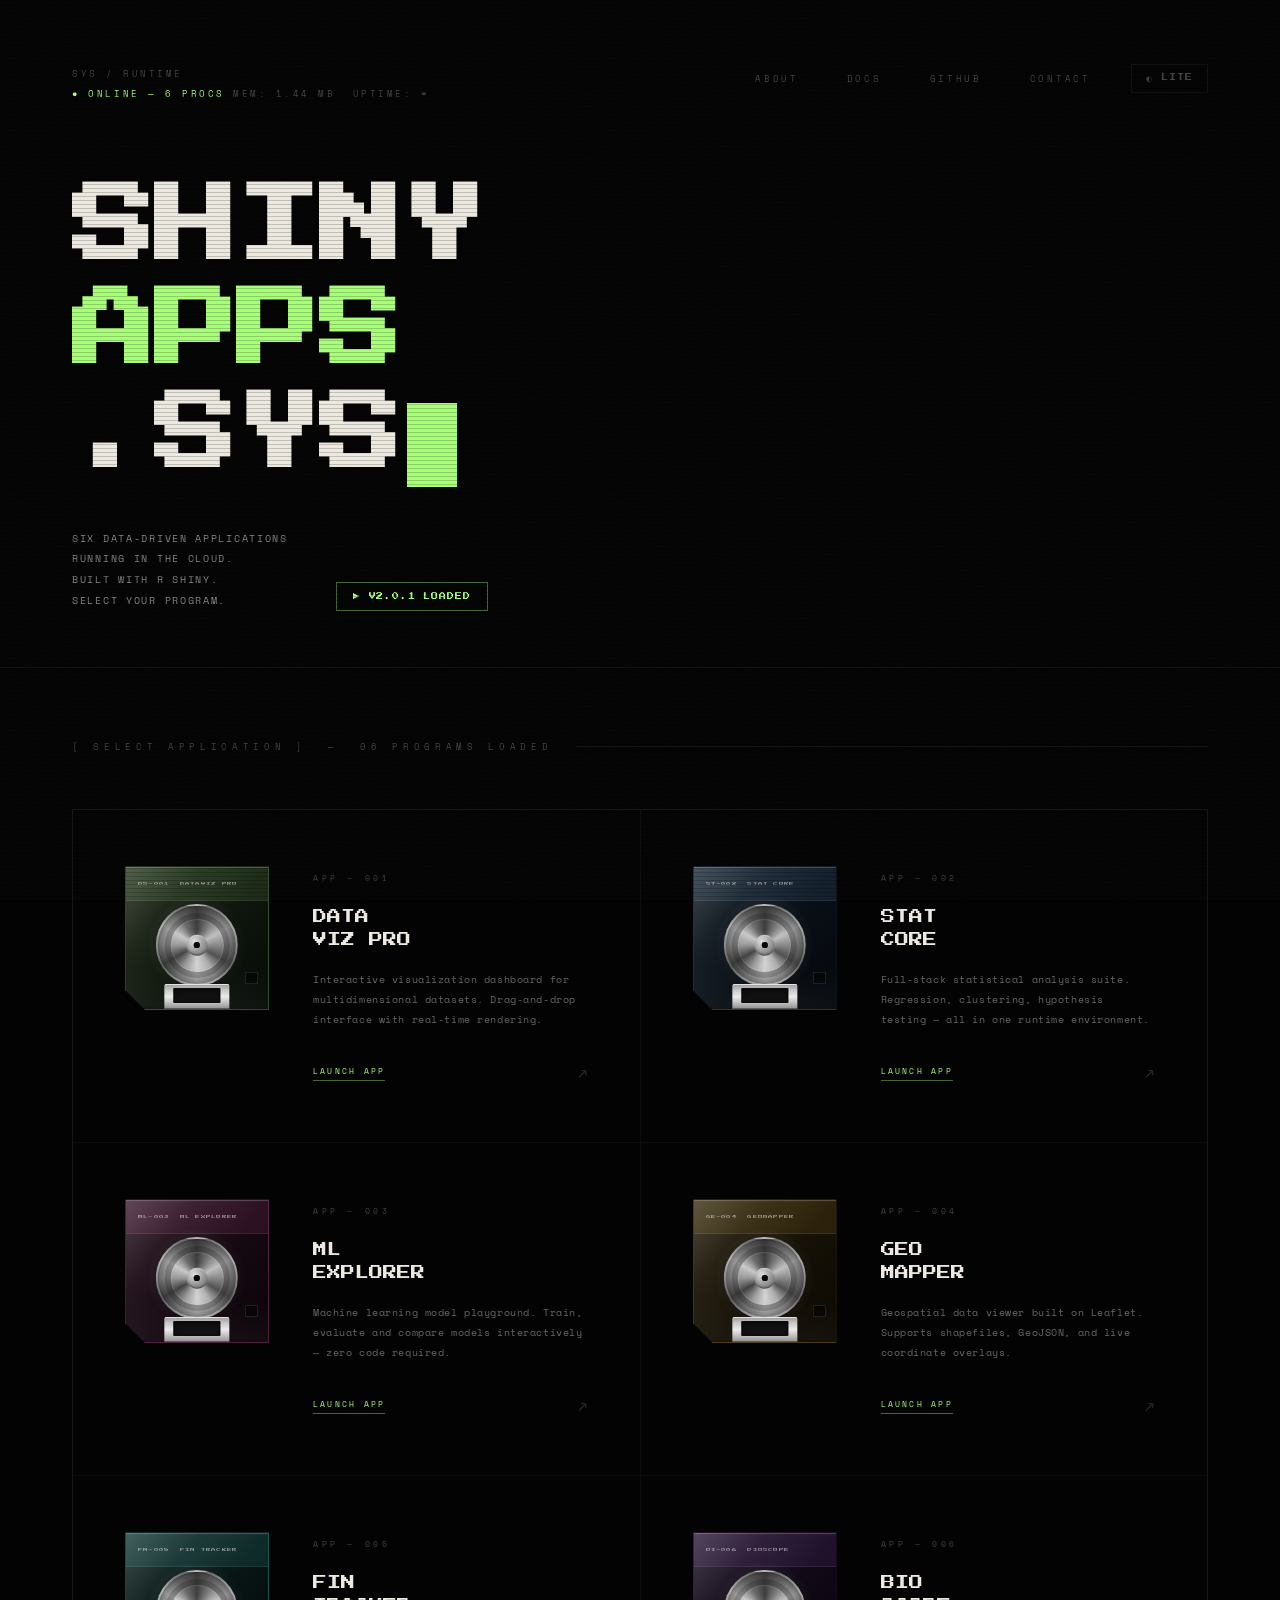
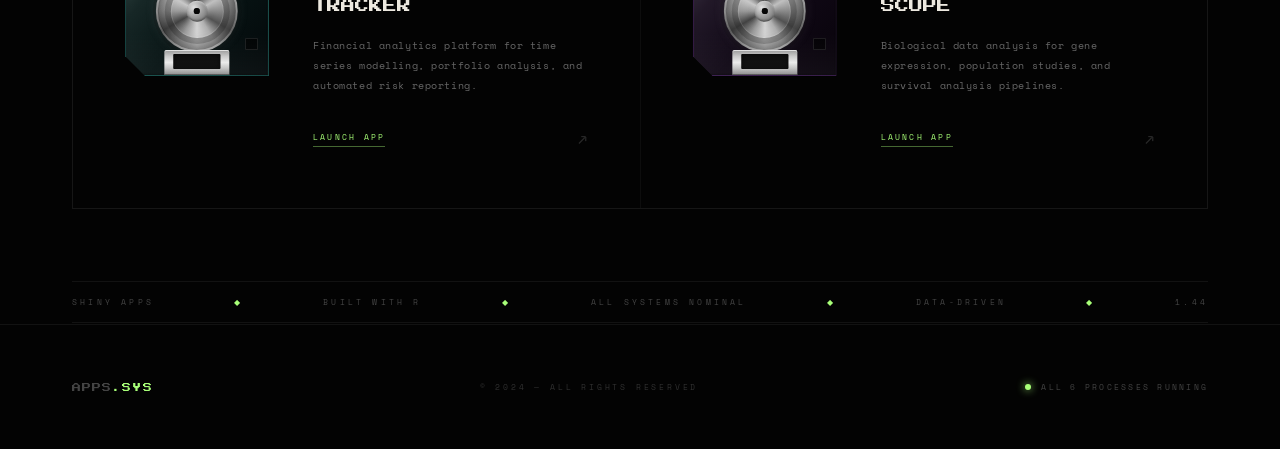
==== index.html @ 61c8c8f8 "Add retro glass floppy disk Shiny apps landing page - 2x3 grid with 6 animated 3D glass floppy disk " ====
<!DOCTYPE html>
<html lang="en" data-theme="dark">
<head>
  <meta charset="UTF-8">
  <meta name="viewport" content="width=device-width, initial-scale=1.0">
  <title>APPS.SYS — SHINY APPLICATIONS</title>
  <link rel="preconnect" href="https://fonts.googleapis.com">
  <link rel="preconnect" href="https://fonts.gstatic.com" crossorigin>
  <link href="https://fonts.googleapis.com/css2?family=Press+Start+2P&family=Space+Mono:ital,wght@0,400;0,700;1,400&display=swap" rel="stylesheet">

  <style>
    /* ─── RESET ─── */
    *, *::before, *::after { box-sizing: border-box; margin: 0; padding: 0; }

    /* ─── TOKENS ─── */
    :root {
      --bg:          #030303;
      --surface:     #060606;
      --white:       #ede9e0;
      --dim:         #444;
      --mid:         #888;
      --green:       #a8ff78;
      --green-glow:  rgba(168, 255, 120, 0.12);
      --border:      rgba(255,255,255,0.06);
      --px: 'Press Start 2P', monospace;
      --mono: 'Space Mono', monospace;
    }

    /* ─── BASE ─── */
    html { scroll-behavior: smooth; }

    body {
      background: var(--bg);
      color: var(--white);
      font-family: var(--mono);
      min-height: 100vh;
      overflow-x: hidden;
    }

    /* ─── SCANLINES ─── */
    body::before {
      content: '';
      position: fixed; inset: 0;
      background: repeating-linear-gradient(
        0deg,
        transparent,
        transparent 3px,
        rgba(0,0,0,0.18) 3px,
        rgba(0,0,0,0.18) 4px
      );
      pointer-events: none;
      z-index: 9000;
    }

    /* ─── NOISE GRAIN ─── */
    body::after {
      content: '';
      position: fixed; inset: 0;
      background-image: url("data:image/svg+xml,%3Csvg xmlns='http://www.w3.org/2000/svg' width='300' height='300'%3E%3Cfilter id='n'%3E%3CfeTurbulence type='fractalNoise' baseFrequency='0.75' numOctaves='4' stitchTiles='stitch'/%3E%3C/filter%3E%3Crect width='300' height='300' filter='url(%23n)' opacity='0.08'/%3E%3C/svg%3E");
      opacity: 0.35;
      pointer-events: none;
      z-index: 8999;
    }

    /* ─── HEADER ─── */
    header {
      padding: 64px 72px 56px;
      border-bottom: 1px solid var(--border);
      position: relative;
    }

    .hdr-top {
      display: flex;
      justify-content: space-between;
      align-items: flex-start;
      margin-bottom: 72px;
    }

    .sys-badge {
      font-family: var(--mono);
      font-size: 9px;
      color: var(--dim);
      letter-spacing: 0.28em;
      text-transform: uppercase;
      line-height: 2.2;
    }
    .sys-badge .online { color: var(--green); }

    .hdr-nav {
      display: flex;
      gap: 48px;
      list-style: none;
      font-size: 9px;
      letter-spacing: 0.3em;
      text-transform: uppercase;
    }
    .hdr-nav a { color: var(--dim); text-decoration: none; transition: color 0.2s; }
    .hdr-nav a:hover { color: var(--white); }

    .hdr-title {
      font-family: var(--px);
      font-size: clamp(36px, 6.5vw, 88px);
      line-height: 1.25;
      letter-spacing: -0.01em;
    }
    .hdr-title .accent { color: var(--green); }

    .hdr-sub {
      margin-top: 40px;
      display: flex;
      align-items: flex-end;
      gap: 48px;
    }
    .hdr-desc {
      font-size: 9.5px;
      color: var(--mid);
      letter-spacing: 0.18em;
      line-height: 2.2;
      max-width: 420px;
      text-transform: uppercase;
    }

    .ver-tag {
      font-family: var(--px);
      font-size: 7px;
      color: var(--green);
      border: 1px solid rgba(168,255,120,0.4);
      padding: 10px 16px;
      letter-spacing: 0.12em;
      animation: blink 2.4s step-end infinite;
      white-space: nowrap;
    }

    /* blinking cursor block */
    .cursor-block {
      display: inline-block;
      width: 0.6em; height: 1em;
      background: var(--green);
      vertical-align: -0.12em;
      margin-left: 6px;
      animation: blink 1s step-end infinite;
    }

    @keyframes blink { 0%,100%{opacity:1} 50%{opacity:0} }

    /* ─── SECTION ─── */
    .apps-wrap { padding: 72px 72px 0; }

    .sec-label {
      font-size: 8.5px;
      color: var(--dim);
      letter-spacing: 0.55em;
      text-transform: uppercase;
      margin-bottom: 56px;
      display: flex;
      align-items: center;
      gap: 24px;
    }
    .sec-label::after {
      content: '';
      flex: 1;
      height: 1px;
      background: var(--border);
    }

    /* ─── GRID ─── */
    .apps-grid {
      display: grid;
      grid-template-columns: repeat(2, 1fr);
      gap: 1px;
      background: rgba(255,255,255,0.04);
      border: 1px solid rgba(255,255,255,0.04);
    }

    /* ─── CARD ─── */
    .card {
      background: var(--bg);
      padding: 56px 52px;
      display: flex;
      gap: 44px;
      align-items: flex-start;
      position: relative;
      overflow: hidden;
      cursor: pointer;
      transition: background 0.35s;
    }

    /* radial green hover glow */
    .card::after {
      content: '';
      position: absolute; inset: 0;
      background: radial-gradient(ellipse at 25% 40%, rgba(168,255,120,0.05) 0%, transparent 65%);
      opacity: 0;
      transition: opacity 0.4s;
      pointer-events: none;
    }
    .card:hover { background: #050505; }
    .card:hover::after { opacity: 1; }

    /* ─── DISK SCENE ─── */
    .disk-scene {
      perspective: 380px;
      flex-shrink: 0;
      width: 144px;
      height: 144px;
      display: flex;
      align-items: center;
      justify-content: center;
    }

    .disk {
      width: 144px;
      height: 144px;
      position: relative;
      animation: diskSpin var(--dur, 11s) linear infinite;
      /* chamfered bottom-left corner */
      clip-path: polygon(0 0, 100% 0, 100% 100%, 20px 100%, 0 calc(100% - 20px));
    }

    @keyframes diskSpin {
      from { transform: rotateY(0deg); }
      to   { transform: rotateY(360deg); }
    }

    /* Glass outer shell */
    .d-shell {
      position: absolute; inset: 0;
      background: var(--d-glass);
      border: 1px solid var(--d-border);
      box-shadow:
        inset 0 1px 1px rgba(255,255,255,0.22),
        inset 0 -1px 2px rgba(0,0,0,0.5),
        0 0 32px var(--d-glow),
        0 24px 48px rgba(0,0,0,0.7);
      overflow: hidden;
      /* mirror the clip so it looks contained */
      clip-path: inherit;
    }

    /* Top label strip */
    .d-label {
      position: absolute;
      top: 0; left: 0; right: 0;
      height: 24%;
      background: var(--d-label);
      border-bottom: 1px solid rgba(255,255,255,0.08);
      display: flex;
      align-items: center;
      padding: 0 12px;
    }
    .d-label-txt {
      font-family: var(--px);
      font-size: 4.5px;
      color: rgba(255,255,255,0.45);
      letter-spacing: 0.05em;
      white-space: nowrap;
    }

    /* Internal spinning magnetic disk – visible THROUGH glass */
    .d-inner {
      position: absolute;
      top: 26%;
      left: 50%;
      width: 58%;
      height: 58%;
      border-radius: 50%;
      background: conic-gradient(
        from 0deg,
        #3a3a3a, #7a7a7a, #c0c0c0, #8a8a8a,
        #525252, #b0b0b0, #d4d4d4, #9a9a9a,
        #404040, #989898, #c8c8c8, #6a6a6a,
        #3a3a3a
      );
      border: 2px solid rgba(220,220,220,0.25);
      box-shadow:
        inset 0 0 14px rgba(0,0,0,0.65),
        0 0 12px rgba(160,160,160,0.15);
      transform: translateX(-50%);
      animation: innerSpin var(--dur, 11s) linear infinite;
    }

    @keyframes innerSpin {
      from { transform: translateX(-50%) rotate(0deg); }
      to   { transform: translateX(-50%) rotate(360deg); }
    }

    /* Concentric track rings on internal disk */
    .d-inner::before {
      content: '';
      position: absolute; inset: 16%;
      border-radius: 50%;
      border: 1px solid rgba(255,255,255,0.12);
      box-shadow:
        0 0 0 6px rgba(0,0,0,0.2),
        0 0 0 12px rgba(255,255,255,0.06),
        0 0 0 18px rgba(0,0,0,0.15);
    }

    /* Center metal hub */
    .d-hub {
      position: absolute;
      top: 50%; left: 50%;
      transform: translate(-50%, -50%);
      width: 26%; height: 26%;
      border-radius: 50%;
      background: radial-gradient(circle at 35% 32%, #e0e0e0, #a0a0a0 45%, #606060);
      box-shadow:
        inset 0 1px 2px rgba(255,255,255,0.5),
        inset 0 -1px 2px rgba(0,0,0,0.5),
        0 0 6px rgba(200,200,200,0.25);
    }

    /* Center spindle hole */
    .d-hub::after {
      content: '';
      position: absolute;
      top: 50%; left: 50%;
      transform: translate(-50%, -50%);
      width: 28%; height: 28%;
      border-radius: 50%;
      background: #0a0a0a;
      box-shadow: inset 0 0 4px #000;
    }

    /* Metal shutter */
    .d-shutter {
      position: absolute;
      bottom: 0; left: 50%;
      transform: translateX(-50%);
      width: 46%; height: 18%;
      background: linear-gradient(
        180deg,
        #999 0%, #c8c8c8 25%, #eaeaea 50%, #bfbfbf 75%, #888 100%
      );
      border-radius: 2px 2px 0 0;
      box-shadow:
        inset 0 1px 0 rgba(255,255,255,0.7),
        inset 0 -1px 0 rgba(0,0,0,0.4);
    }

    /* Shutter read-window hole */
    .d-shutter::after {
      content: '';
      position: absolute;
      top: 18%; left: 14%;
      width: 72%; height: 56%;
      background: #0a0a0a;
      border-radius: 1px;
      box-shadow: inset 0 0 5px #000;
    }

    /* Write-protect notch */
    .d-notch {
      position: absolute;
      bottom: 18%; right: 7%;
      width: 9%; height: 8%;
      background: rgba(0,0,0,0.6);
      border: 1px solid rgba(255,255,255,0.1);
      border-radius: 1px;
    }

    /* Glass glare / highlight */
    .d-shine {
      position: absolute; inset: 0;
      background: linear-gradient(
        130deg,
        rgba(255,255,255,0.20) 0%,
        rgba(255,255,255,0.05) 28%,
        transparent 55%
      );
      pointer-events: none;
    }

    /* Second softer reflection at bottom */
    .d-shine::after {
      content: '';
      position: absolute;
      bottom: 0; left: 0; right: 0;
      height: 30%;
      background: linear-gradient(
        0deg,
        rgba(255,255,255,0.04) 0%,
        transparent 100%
      );
    }

    /* ─── DISK COLOR THEMES ─── */
    .dk-1 {
      --d-glass: linear-gradient(135deg, rgba(168,255,120,0.13) 0%, rgba(50,120,80,0.06) 100%);
      --d-border: rgba(168,255,120,0.22);
      --d-glow:   rgba(168,255,120,0.14);
      --d-label:  rgba(168,255,120,0.09);
      --dur: 13s;
    }
    .dk-2 {
      --d-glass: linear-gradient(135deg, rgba(100,180,255,0.13) 0%, rgba(20,60,140,0.06) 100%);
      --d-border: rgba(100,180,255,0.22);
      --d-glow:   rgba(100,180,255,0.14);
      --d-label:  rgba(100,180,255,0.09);
      --dur: 9s;
    }
    .dk-3 {
      --d-glass: linear-gradient(135deg, rgba(255,100,200,0.13) 0%, rgba(120,0,80,0.06) 100%);
      --d-border: rgba(255,100,200,0.22);
      --d-glow:   rgba(255,100,200,0.14);
      --d-label:  rgba(255,100,200,0.09);
      --dur: 15s;
    }
    .dk-4 {
      --d-glass: linear-gradient(135deg, rgba(255,200,60,0.13) 0%, rgba(140,80,0,0.06) 100%);
      --d-border: rgba(255,200,60,0.22);
      --d-glow:   rgba(255,200,60,0.14);
      --d-label:  rgba(255,200,60,0.09);
      --dur: 11s;
    }
    .dk-5 {
      --d-glass: linear-gradient(135deg, rgba(80,255,240,0.13) 0%, rgba(0,80,110,0.06) 100%);
      --d-border: rgba(80,255,240,0.22);
      --d-glow:   rgba(80,255,240,0.14);
      --d-label:  rgba(80,255,240,0.09);
      --dur: 8s;
    }
    .dk-6 {
      --d-glass: linear-gradient(135deg, rgba(190,100,255,0.13) 0%, rgba(80,0,130,0.06) 100%);
      --d-border: rgba(190,100,255,0.22);
      --d-glow:   rgba(190,100,255,0.14);
      --d-label:  rgba(190,100,255,0.09);
      --dur: 10s;
    }

    /* ─── CARD INFO ─── */
    .card-info { flex: 1; padding-top: 6px; }

    .card-num {
      font-size: 8px;
      color: var(--dim);
      letter-spacing: 0.45em;
      text-transform: uppercase;
      margin-bottom: 22px;
    }

    .card-name {
      font-family: var(--px);
      font-size: 14px;
      line-height: 1.65;
      color: var(--white);
      margin-bottom: 18px;
    }

    .card-desc {
      font-size: 9.5px;
      color: rgba(255,255,255,0.4);
      line-height: 2.1;
      letter-spacing: 0.06em;
      margin-bottom: 30px;
    }

    .card-footer {
      display: flex;
      align-items: center;
      justify-content: space-between;
    }

    .card-launch {
      font-size: 8px;
      color: var(--green);
      letter-spacing: 0.28em;
      text-transform: uppercase;
      border-bottom: 1px solid rgba(168,255,120,0.4);
      padding-bottom: 3px;
      text-decoration: none;
      transition: opacity 0.2s;
    }
    .card-launch:hover { opacity: 0.6; }

    .card-arrow {
      font-size: 18px;
      color: rgba(255,255,255,0.15);
      transition: color 0.25s, transform 0.3s;
      display: block;
    }
    .card:hover .card-arrow {
      color: var(--green);
      transform: translate(4px, -4px);
    }

    /* ─── TICKER BAR ─── */
    .ticker {
      border-top: 1px solid var(--border);
      border-bottom: 1px solid var(--border);
      overflow: hidden;
      margin-top: 72px;
      padding: 14px 0;
      position: relative;
    }
    .ticker-track {
      display: flex;
      gap: 80px;
      animation: tickerMove 22s linear infinite;
      white-space: nowrap;
    }
    .ticker-track span {
      font-size: 8px;
      color: var(--dim);
      letter-spacing: 0.4em;
      text-transform: uppercase;
      flex-shrink: 0;
    }
    .ticker-track .dot { color: var(--green); }

    @keyframes tickerMove {
      from { transform: translateX(0); }
      to   { transform: translateX(-50%); }
    }

    /* ─── FOOTER ─── */
    footer {
      padding: 56px 72px;
      border-top: 1px solid var(--border);
      display: flex;
      justify-content: space-between;
      align-items: center;
      margin-top: 1px;
    }

    .footer-logo {
      font-family: var(--px);
      font-size: 9px;
      color: var(--dim);
      letter-spacing: 0.12em;
    }
    .footer-logo .g { color: var(--green); }

    .footer-copy {
      font-size: 8px;
      color: rgba(255,255,255,0.18);
      letter-spacing: 0.35em;
      text-transform: uppercase;
    }

    .footer-status {
      font-size: 8px;
      color: var(--dim);
      letter-spacing: 0.28em;
      display: flex;
      align-items: center;
      gap: 10px;
    }
    .status-dot {
      width: 6px; height: 6px;
      border-radius: 50%;
      background: var(--green);
      box-shadow: 0 0 8px var(--green);
      animation: pulse 2s ease-in-out infinite;
    }
    @keyframes pulse {
      0%,100% { opacity: 1; box-shadow: 0 0 8px var(--green); }
      50%      { opacity: 0.5; box-shadow: 0 0 3px var(--green); }
    }

    /* ─── THEME TRANSITIONS ─── */
    body, header, footer, .card, .apps-wrap, .ticker,
    .hdr-nav a, .card-name, .card-num, .card-desc,
    .footer-logo, .footer-copy, .footer-status, .sec-label,
    .theme-toggle, .apps-grid {
      transition: background-color 0.35s ease, color 0.35s ease, border-color 0.35s ease;
    }

    /* ─── THEME TOGGLE BUTTON ─── */
    .hdr-right {
      display: flex;
      align-items: center;
      gap: 40px;
    }

    .theme-toggle {
      font-family: var(--px);
      font-size: 7px;
      color: var(--dim);
      background: none;
      border: 1px solid var(--border);
      padding: 9px 14px;
      letter-spacing: 0.15em;
      cursor: pointer;
      white-space: nowrap;
      transition: color 0.2s, border-color 0.2s, background 0.35s;
    }
    .theme-toggle:hover {
      color: var(--green);
      border-color: var(--green);
    }

    /* ─── LIGHT MODE ─── */
    [data-theme="light"] {
      --bg:         #f5f0e8;
      --surface:    #ede8df;
      --white:      #0c0c0c;
      --dim:        #aaa;
      --mid:        #777;
      --green:      #2e7d00;
      --green-glow: rgba(46, 125, 0, 0.08);
      --border:     rgba(0,0,0,0.1);
    }

    /* softer scanlines on light bg */
    [data-theme="light"] body::before {
      background: repeating-linear-gradient(
        0deg,
        transparent,
        transparent 3px,
        rgba(0,0,0,0.05) 3px,
        rgba(0,0,0,0.05) 4px
      );
    }

    [data-theme="light"] .apps-grid {
      background: rgba(0,0,0,0.07);
      border-color: rgba(0,0,0,0.07);
    }

    [data-theme="light"] .card:hover { background: #ece7de; }

    [data-theme="light"] .card::after {
      background: radial-gradient(ellipse at 25% 40%, rgba(46,125,0,0.06) 0%, transparent 65%);
    }

    [data-theme="light"] .card-desc  { color: rgba(0,0,0,0.45); }
    [data-theme="light"] .card-arrow { color: rgba(0,0,0,0.18); }
    [data-theme="light"] .card:hover .card-arrow { color: var(--green); }

    [data-theme="light"] .footer-copy { color: rgba(0,0,0,0.35); }

    [data-theme="light"] .ver-tag { border-color: rgba(46,125,0,0.4); }

    [data-theme="light"] .d-shell {
      box-shadow:
        inset 0 1px 1px rgba(255,255,255,0.7),
        inset 0 -1px 2px rgba(0,0,0,0.12),
        0 0 32px var(--d-glow),
        0 24px 48px rgba(0,0,0,0.1);
    }

    /* ─── RESPONSIVE ─── */
    @media (max-width: 900px) {
      header, .apps-wrap, footer { padding-left: 28px; padding-right: 28px; }
      .hdr-top { flex-direction: column; gap: 28px; }
      .hdr-sub  { flex-direction: column; gap: 20px; align-items: flex-start; }
      .apps-grid { grid-template-columns: 1fr; }
      .card { padding: 40px 28px; flex-direction: column; align-items: center; }
      .card-info { text-align: left; }
    }
  </style>
</head>

<body>

  <!-- ─── HEADER ─── -->
  <header>
    <div class="hdr-top">
      <div class="sys-badge">
        SYS / RUNTIME<br>
        <span class="online">● ONLINE — 6 PROCS</span>
        MEM: 1.44 MB&nbsp;&nbsp;UPTIME: ∞
      </div>
      <div class="hdr-right">
        <ul class="hdr-nav">
          <li><a href="#">ABOUT</a></li>
          <li><a href="#">DOCS</a></li>
          <li><a href="#">GITHUB</a></li>
          <li><a href="#">CONTACT</a></li>
        </ul>
        <button class="theme-toggle" id="themeToggle" aria-label="Toggle colour mode">◐ LITE</button>
      </div>
    </div>

    <h1 class="hdr-title">
      SHINY<br>
      <span class="accent">APPS</span><br>
      .SYS<span class="cursor-block"></span>
    </h1>

    <div class="hdr-sub">
      <p class="hdr-desc">
        SIX DATA-DRIVEN APPLICATIONS<br>
        RUNNING IN THE CLOUD.<br>
        BUILT WITH R SHINY.<br>
        SELECT YOUR PROGRAM.
      </p>
      <div class="ver-tag">▶ V2.0.1 LOADED</div>
    </div>
  </header>

  <!-- ─── APPS ─── -->
  <div class="apps-wrap">
    <div class="sec-label">[ SELECT APPLICATION ]&nbsp;&nbsp;—&nbsp;&nbsp;06 PROGRAMS LOADED</div>

    <div class="apps-grid">

      <!-- 01 -->
      <div class="card">
        <div class="disk-scene">
          <div class="disk dk-1">
            <div class="d-shell">
              <div class="d-label"><span class="d-label-txt">DS-001&nbsp;&nbsp;DATAVIZ PRO</span></div>
              <div class="d-inner"><div class="d-hub"></div></div>
              <div class="d-shutter"></div>
              <div class="d-notch"></div>
              <div class="d-shine"></div>
            </div>
          </div>
        </div>
        <div class="card-info">
          <div class="card-num">APP — 001</div>
          <div class="card-name">DATA<br>VIZ PRO</div>
          <div class="card-desc">Interactive visualization dashboard for multidimensional datasets. Drag-and-drop interface with real-time rendering.</div>
          <div class="card-footer">
            <a class="card-launch" href="#">LAUNCH APP</a>
            <span class="card-arrow">↗</span>
          </div>
        </div>
      </div>

      <!-- 02 -->
      <div class="card">
        <div class="disk-scene">
          <div class="disk dk-2">
            <div class="d-shell">
              <div class="d-label"><span class="d-label-txt">ST-002&nbsp;&nbsp;STAT CORE</span></div>
              <div class="d-inner"><div class="d-hub"></div></div>
              <div class="d-shutter"></div>
              <div class="d-notch"></div>
              <div class="d-shine"></div>
            </div>
          </div>
        </div>
        <div class="card-info">
          <div class="card-num">APP — 002</div>
          <div class="card-name">STAT<br>CORE</div>
          <div class="card-desc">Full-stack statistical analysis suite. Regression, clustering, hypothesis testing — all in one runtime environment.</div>
          <div class="card-footer">
            <a class="card-launch" href="#">LAUNCH APP</a>
            <span class="card-arrow">↗</span>
          </div>
        </div>
      </div>

      <!-- 03 -->
      <div class="card">
        <div class="disk-scene">
          <div class="disk dk-3">
            <div class="d-shell">
              <div class="d-label"><span class="d-label-txt">ML-003&nbsp;&nbsp;ML EXPLORER</span></div>
              <div class="d-inner"><div class="d-hub"></div></div>
              <div class="d-shutter"></div>
              <div class="d-notch"></div>
              <div class="d-shine"></div>
            </div>
          </div>
        </div>
        <div class="card-info">
          <div class="card-num">APP — 003</div>
          <div class="card-name">ML<br>EXPLORER</div>
          <div class="card-desc">Machine learning model playground. Train, evaluate and compare models interactively — zero code required.</div>
          <div class="card-footer">
            <a class="card-launch" href="#">LAUNCH APP</a>
            <span class="card-arrow">↗</span>
          </div>
        </div>
      </div>

      <!-- 04 -->
      <div class="card">
        <div class="disk-scene">
          <div class="disk dk-4">
            <div class="d-shell">
              <div class="d-label"><span class="d-label-txt">GE-004&nbsp;&nbsp;GEOMAPPER</span></div>
              <div class="d-inner"><div class="d-hub"></div></div>
              <div class="d-shutter"></div>
              <div class="d-notch"></div>
              <div class="d-shine"></div>
            </div>
          </div>
        </div>
        <div class="card-info">
          <div class="card-num">APP — 004</div>
          <div class="card-name">GEO<br>MAPPER</div>
          <div class="card-desc">Geospatial data viewer built on Leaflet. Supports shapefiles, GeoJSON, and live coordinate overlays.</div>
          <div class="card-footer">
            <a class="card-launch" href="#">LAUNCH APP</a>
            <span class="card-arrow">↗</span>
          </div>
        </div>
      </div>

      <!-- 05 -->
      <div class="card">
        <div class="disk-scene">
          <div class="disk dk-5">
            <div class="d-shell">
              <div class="d-label"><span class="d-label-txt">FN-005&nbsp;&nbsp;FIN TRACKER</span></div>
              <div class="d-inner"><div class="d-hub"></div></div>
              <div class="d-shutter"></div>
              <div class="d-notch"></div>
              <div class="d-shine"></div>
            </div>
          </div>
        </div>
        <div class="card-info">
          <div class="card-num">APP — 005</div>
          <div class="card-name">FIN<br>TRACKER</div>
          <div class="card-desc">Financial analytics platform for time series modelling, portfolio analysis, and automated risk reporting.</div>
          <div class="card-footer">
            <a class="card-launch" href="#">LAUNCH APP</a>
            <span class="card-arrow">↗</span>
          </div>
        </div>
      </div>

      <!-- 06 -->
      <div class="card">
        <div class="disk-scene">
          <div class="disk dk-6">
            <div class="d-shell">
              <div class="d-label"><span class="d-label-txt">BI-006&nbsp;&nbsp;BIOSCOPE</span></div>
              <div class="d-inner"><div class="d-hub"></div></div>
              <div class="d-shutter"></div>
              <div class="d-notch"></div>
              <div class="d-shine"></div>
            </div>
          </div>
        </div>
        <div class="card-info">
          <div class="card-num">APP — 006</div>
          <div class="card-name">BIO<br>SCOPE</div>
          <div class="card-desc">Biological data analysis for gene expression, population studies, and survival analysis pipelines.</div>
          <div class="card-footer">
            <a class="card-launch" href="#">LAUNCH APP</a>
            <span class="card-arrow">↗</span>
          </div>
        </div>
      </div>

    </div><!-- /apps-grid -->

    <!-- ─── TICKER ─── -->
    <div class="ticker">
      <div class="ticker-track">
        <span>SHINY APPS</span><span class="dot">◆</span>
        <span>BUILT WITH R</span><span class="dot">◆</span>
        <span>ALL SYSTEMS NOMINAL</span><span class="dot">◆</span>
        <span>DATA-DRIVEN</span><span class="dot">◆</span>
        <span>1.44 MB CAPACITY</span><span class="dot">◆</span>
        <span>RUNTIME ACTIVE</span><span class="dot">◆</span>
        <span>VERSION 2.0.1</span><span class="dot">◆</span>
        <span>SELECT PROGRAM</span><span class="dot">◆</span>
        <!-- duplicate for seamless loop -->
        <span>SHINY APPS</span><span class="dot">◆</span>
        <span>BUILT WITH R</span><span class="dot">◆</span>
        <span>ALL SYSTEMS NOMINAL</span><span class="dot">◆</span>
        <span>DATA-DRIVEN</span><span class="dot">◆</span>
        <span>1.44 MB CAPACITY</span><span class="dot">◆</span>
        <span>RUNTIME ACTIVE</span><span class="dot">◆</span>
        <span>VERSION 2.0.1</span><span class="dot">◆</span>
        <span>SELECT PROGRAM</span><span class="dot">◆</span>
      </div>
    </div>

  </div><!-- /apps-wrap -->

  <!-- ─── FOOTER ─── -->
  <footer>
    <div class="footer-logo">APPS<span class="g">.SYS</span></div>
    <div class="footer-copy">© 2024 — ALL RIGHTS RESERVED</div>
    <div class="footer-status">
      <div class="status-dot"></div>
      ALL 6 PROCESSES RUNNING
    </div>
  </footer>

  <script>
    (function () {
      const root = document.documentElement;
      const btn  = document.getElementById('themeToggle');

      // Apply stored preference immediately (avoids flash)
      const stored = localStorage.getItem('theme') || 'dark';
      root.setAttribute('data-theme', stored);
      syncLabel(stored);

      btn.addEventListener('click', () => {
        const next = root.getAttribute('data-theme') === 'dark' ? 'light' : 'dark';
        root.setAttribute('data-theme', next);
        localStorage.setItem('theme', next);
        syncLabel(next);
      });

      function syncLabel(theme) {
        btn.textContent = theme === 'dark' ? '◐ LITE' : '● DARK';
      }
    })();
  </script>

</body>
</html>
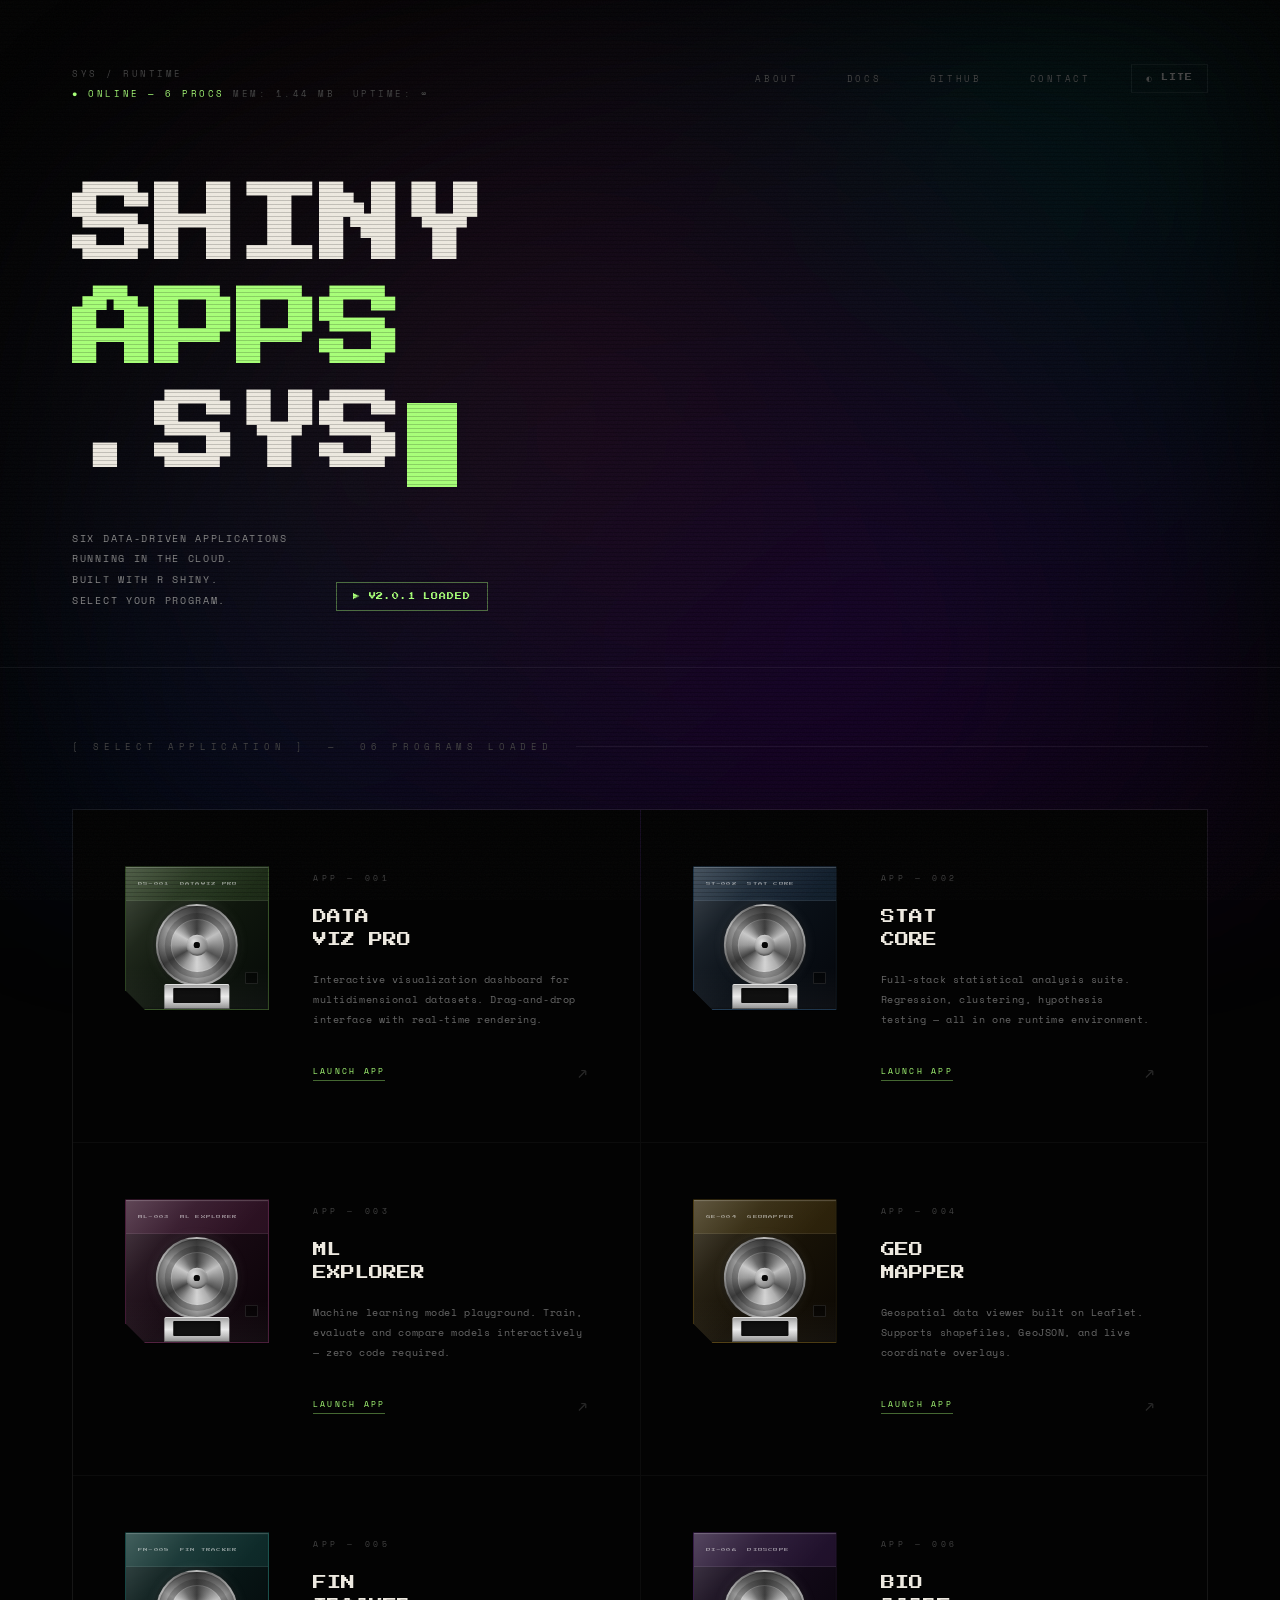
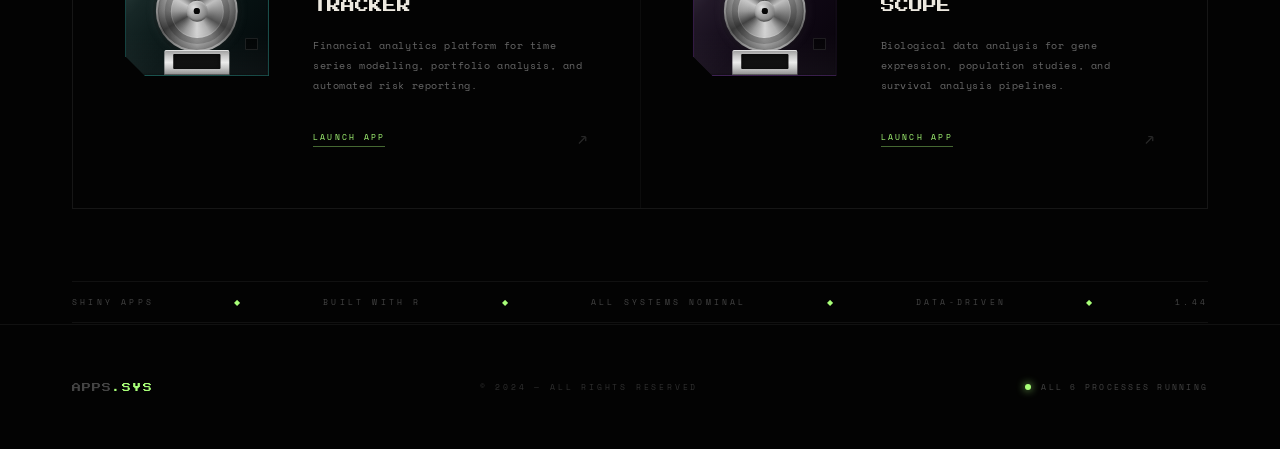
==== commit 63c2ac7c: "Add animated mesh gradient background + dark mode default - Canvas-based gradient with 5 floating or" ====
--- a/index.html
+++ b/index.html
@@ -640,6 +640,28 @@
         0 24px 48px rgba(0,0,0,0.1);
     }
 
+    /* ─── GRADIENT CANVAS ─── */
+    #grad-wrap {
+      position: fixed;
+      inset: 0;
+      z-index: 1;
+      pointer-events: none;
+      overflow: hidden;
+      /* ↓ tweak blur for sharper/softer blobs */
+      filter: blur(72px) saturate(1.4);
+    }
+    #grad-canvas {
+      display: block;
+      width: 100%;
+      height: 100%;
+      transition: opacity 0.6s ease;
+    }
+
+    /* push all page content above the gradient layer */
+    header     { z-index: 2; }
+    .apps-wrap { position: relative; z-index: 2; }
+    footer     { position: relative; z-index: 2; }
+
     /* ─── RESPONSIVE ─── */
     @media (max-width: 900px) {
       header, .apps-wrap, footer { padding-left: 28px; padding-right: 28px; }
@@ -653,6 +675,9 @@
 </head>
 
 <body>
+
+  <!-- ─── GRADIENT BACKGROUND ─── -->
+  <div id="grad-wrap"><canvas id="grad-canvas"></canvas></div>
 
   <!-- ─── HEADER ─── -->
   <header>
@@ -878,26 +903,116 @@
   </footer>
 
   <script>
-    (function () {
-      const root = document.documentElement;
-      const btn  = document.getElementById('themeToggle');
-
-      // Apply stored preference immediately (avoids flash)
-      const stored = localStorage.getItem('theme') || 'dark';
-      root.setAttribute('data-theme', stored);
-      syncLabel(stored);
-
-      btn.addEventListener('click', () => {
-        const next = root.getAttribute('data-theme') === 'dark' ? 'light' : 'dark';
-        root.setAttribute('data-theme', next);
-        localStorage.setItem('theme', next);
-        syncLabel(next);
+  (function () {
+
+    /* ════════════════════════════════════════════════════
+       GRADIENT CONFIG — tweak colors and motion here
+       ════════════════════════════════════════════════════
+
+       paths  — one row per orb: [rx, ry, fx, fy, px, py]
+         rx / ry  : travel amplitude (0 = stationary, 0.5 = full canvas edge)
+         fx / fy  : frequency in rad/ms  (try 0.00010 – 0.00040)
+         px / py  : starting phase offset (spreads orbs apart)
+
+       orbs   — one row per orb: [R, G, B, center-alpha, size]
+         size   : fraction of max(viewportW, viewportH) — try 0.30 – 0.80
+         opacity: overall canvas layer opacity (0 = invisible, 1 = full)
+    ════════════════════════════════════════════════════ */
+
+    const GRAD = {
+
+      paths: [
+        // [  rx,    ry,      fx,      fy,    px,    py  ]
+        [ 0.32,  0.28,  0.000210, 0.000168,  0.00,  0.00 ],
+        [ 0.28,  0.35,  0.000147, 0.000189,  1.26,  2.09 ],
+        [ 0.38,  0.25,  0.000273, 0.000147,  2.51,  4.19 ],
+        [ 0.30,  0.38,  0.000189, 0.000231,  3.77,  6.28 ],
+        [ 0.35,  0.30,  0.000231, 0.000210,  5.03,  1.05 ],
+      ],
+
+      dark: {
+        opacity: 0.22,            // canvas layer opacity
+        orbs: [
+          // [  R,   G,   B,  alpha,  size ]
+          [ 120,   0, 255,  0.55,  0.62 ],   // violet
+          [   0, 180, 140,  0.40,  0.52 ],   // teal
+          [ 200,   0, 100,  0.42,  0.48 ],   // magenta
+          [  20,  80, 200,  0.38,  0.56 ],   // indigo
+          [ 168, 255, 120,  0.18,  0.38 ],   // acid-green (brand accent)
+        ],
+      },
+
+      light: {
+        opacity: 0.30,
+        orbs: [
+          [ 180, 120, 255,  0.50,  0.62 ],   // lavender
+          [  80, 210, 170,  0.42,  0.52 ],   // mint
+          [ 255, 170, 110,  0.38,  0.48 ],   // peach
+          [ 100, 160, 255,  0.35,  0.56 ],   // periwinkle
+          [ 255, 160, 200,  0.28,  0.38 ],   // blush
+        ],
+      },
+
+    };
+
+    /* ── CANVAS ANIMATION ─────────────────────────────── */
+    const root = document.documentElement;
+    const cvs  = document.getElementById('grad-canvas');
+    const ctx  = cvs.getContext('2d');
+    let _t = 0, _last = 0;
+
+    function draw(ts) {
+      if (!_last) _last = ts;
+      _t   += ts - _last;
+      _last = ts;
+
+      const cfg = GRAD[root.getAttribute('data-theme')] || GRAD.dark;
+
+      // Keep canvas resolution in sync with viewport
+      if (cvs.width  !== innerWidth)  cvs.width  = innerWidth;
+      if (cvs.height !== innerHeight) cvs.height = innerHeight;
+      const W = cvs.width, H = cvs.height;
+
+      ctx.clearRect(0, 0, W, H);
+
+      cfg.orbs.forEach(([r, g, b, a, sz], i) => {
+        const [rx, ry, fx, fy, px, py] = GRAD.paths[i];
+        const x   = (0.5 + rx * Math.sin(_t * fx + px)) * W;
+        const y   = (0.5 + ry * Math.cos(_t * fy + py)) * H;
+        const rad = sz * Math.max(W, H);
+
+        const gd = ctx.createRadialGradient(x, y, 0, x, y, rad);
+        gd.addColorStop(0,   `rgba(${r},${g},${b},${a})`);
+        gd.addColorStop(0.5, `rgba(${r},${g},${b},${a * 0.4})`);
+        gd.addColorStop(1,   `rgba(${r},${g},${b},0)`);
+        ctx.fillStyle = gd;
+        ctx.fillRect(0, 0, W, H);
       });
 
-      function syncLabel(theme) {
-        btn.textContent = theme === 'dark' ? '◐ LITE' : '● DARK';
-      }
-    })();
+      cvs.style.opacity = cfg.opacity;
+      requestAnimationFrame(draw);
+    }
+
+    requestAnimationFrame(draw);
+
+    /* ── THEME TOGGLE (always boots dark) ─────────────── */
+    const btn = document.getElementById('themeToggle');
+
+    // Always start dark — ignore any saved preference
+    root.setAttribute('data-theme', 'dark');
+    syncLabel('dark');
+
+    btn.addEventListener('click', () => {
+      const next = root.getAttribute('data-theme') === 'dark' ? 'light' : 'dark';
+      root.setAttribute('data-theme', next);
+      syncLabel(next);
+    });
+
+    function syncLabel(t) {
+      btn.textContent = t === 'dark' ? '◐ LITE' : '● DARK';
+    }
+
+  })();
   </script>
 
 </body>
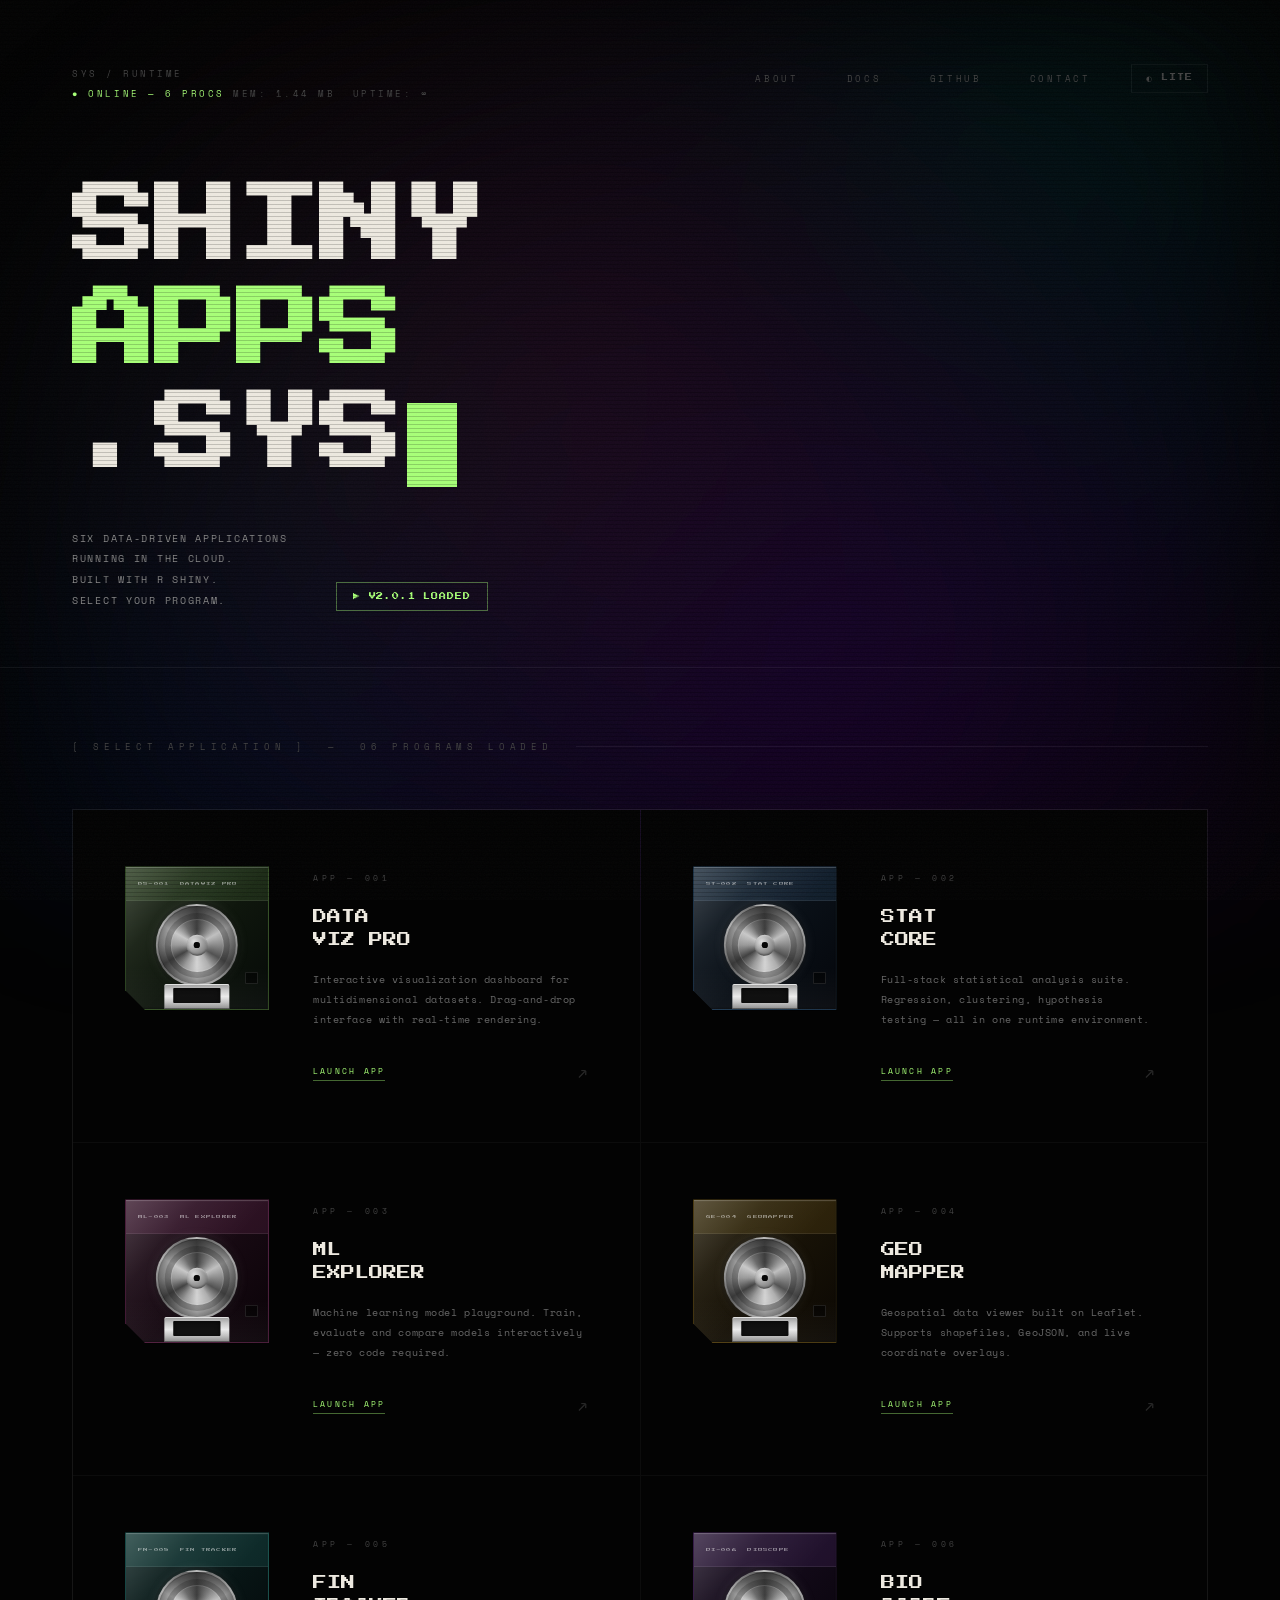
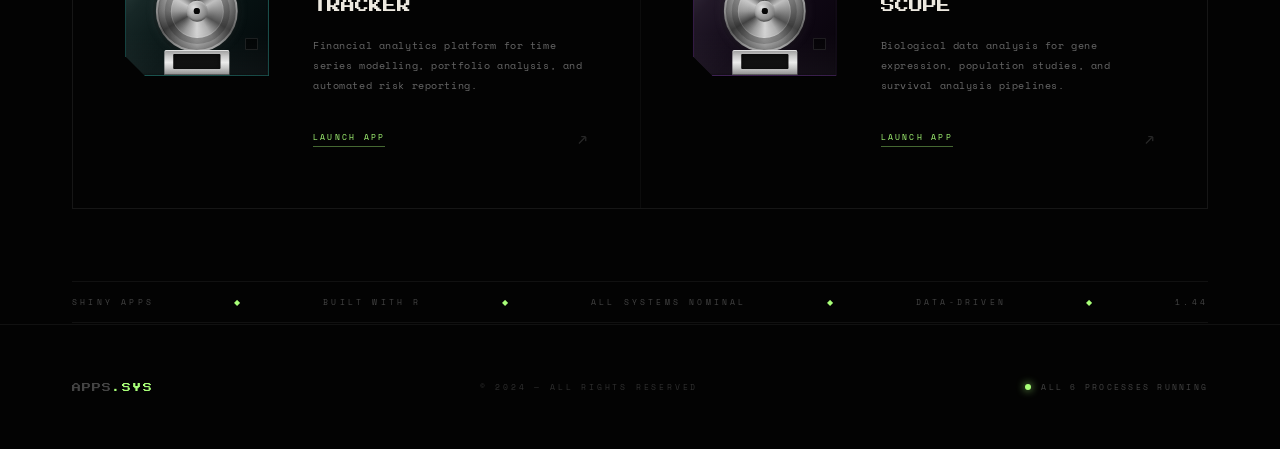
==== commit a789f9dc: "Add contact page with Web3Forms integration - contact.html: retro two-column contact form matching l" ====
--- a/index.html
+++ b/index.html
@@ -692,7 +692,7 @@
           <li><a href="#">ABOUT</a></li>
           <li><a href="#">DOCS</a></li>
           <li><a href="#">GITHUB</a></li>
-          <li><a href="#">CONTACT</a></li>
+          <li><a href="contact.html">CONTACT</a></li>
         </ul>
         <button class="theme-toggle" id="themeToggle" aria-label="Toggle colour mode">◐ LITE</button>
       </div>
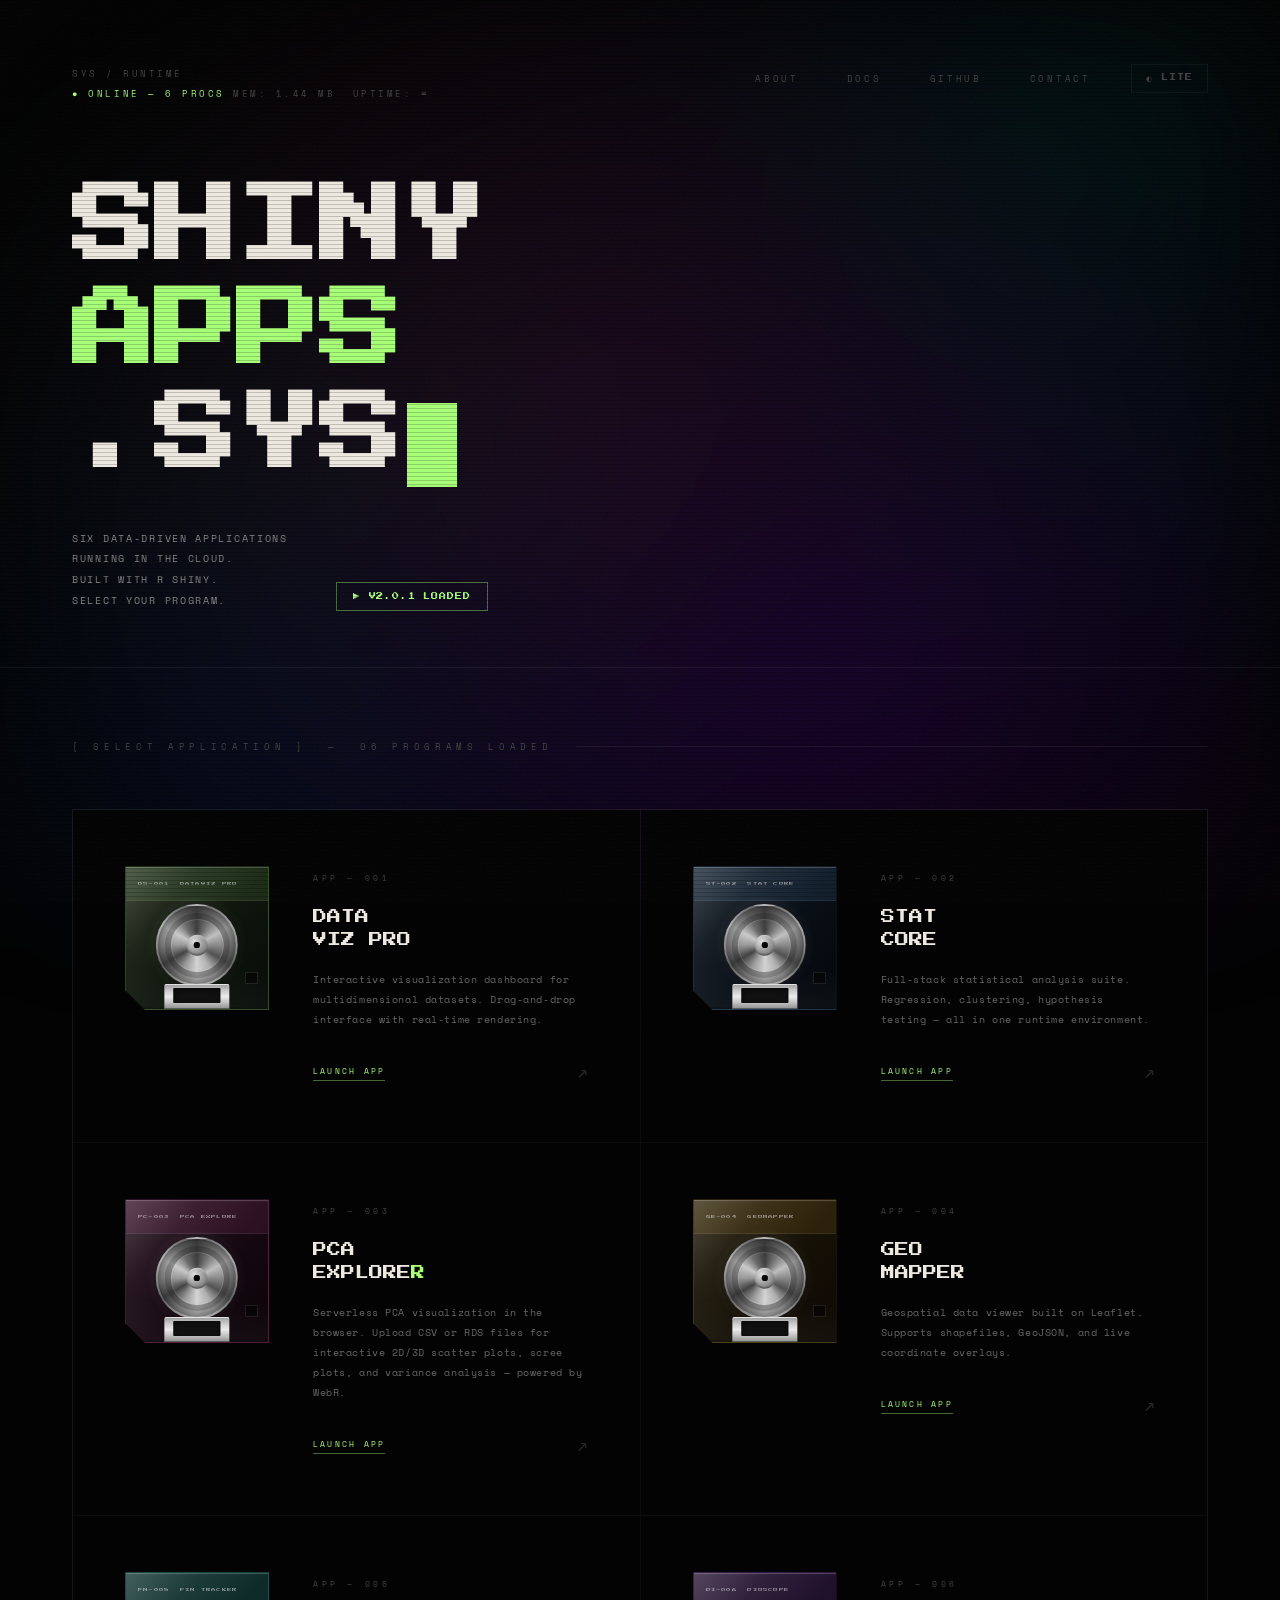
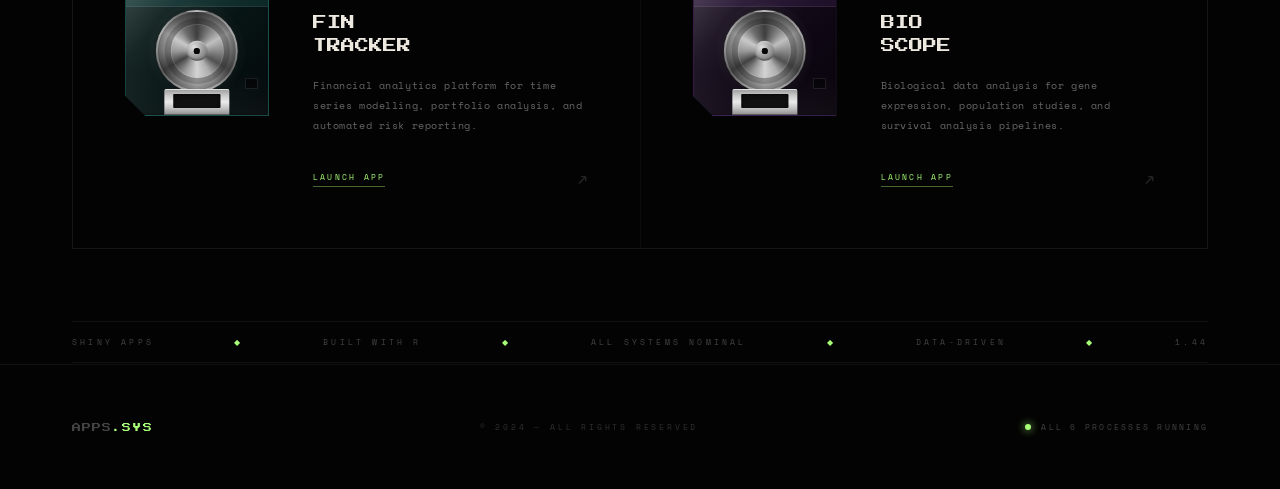
==== commit f1eeef6f: "Update app 003 to PCA ExploreR with live GitHub Pages link - Title: PCA EXPLORER (green R accent) - " ====
--- a/index.html
+++ b/index.html
@@ -774,7 +774,7 @@
         <div class="disk-scene">
           <div class="disk dk-3">
             <div class="d-shell">
-              <div class="d-label"><span class="d-label-txt">ML-003&nbsp;&nbsp;ML EXPLORER</span></div>
+              <div class="d-label"><span class="d-label-txt">PC-003&nbsp;&nbsp;PCA EXPLORE</span></div>
               <div class="d-inner"><div class="d-hub"></div></div>
               <div class="d-shutter"></div>
               <div class="d-notch"></div>
@@ -784,10 +784,10 @@
         </div>
         <div class="card-info">
           <div class="card-num">APP — 003</div>
-          <div class="card-name">ML<br>EXPLORER</div>
-          <div class="card-desc">Machine learning model playground. Train, evaluate and compare models interactively — zero code required.</div>
+          <div class="card-name">PCA<br>EXPLORE<span style="color:var(--green)">R</span></div>
+          <div class="card-desc">Serverless PCA visualization in the browser. Upload CSV or RDS files for interactive 2D/3D scatter plots, scree plots, and variance analysis — powered by WebR.</div>
           <div class="card-footer">
-            <a class="card-launch" href="#">LAUNCH APP</a>
+            <a class="card-launch" href="https://bixbeta.github.io/pca-lite/" target="_blank">LAUNCH APP</a>
             <span class="card-arrow">↗</span>
           </div>
         </div>
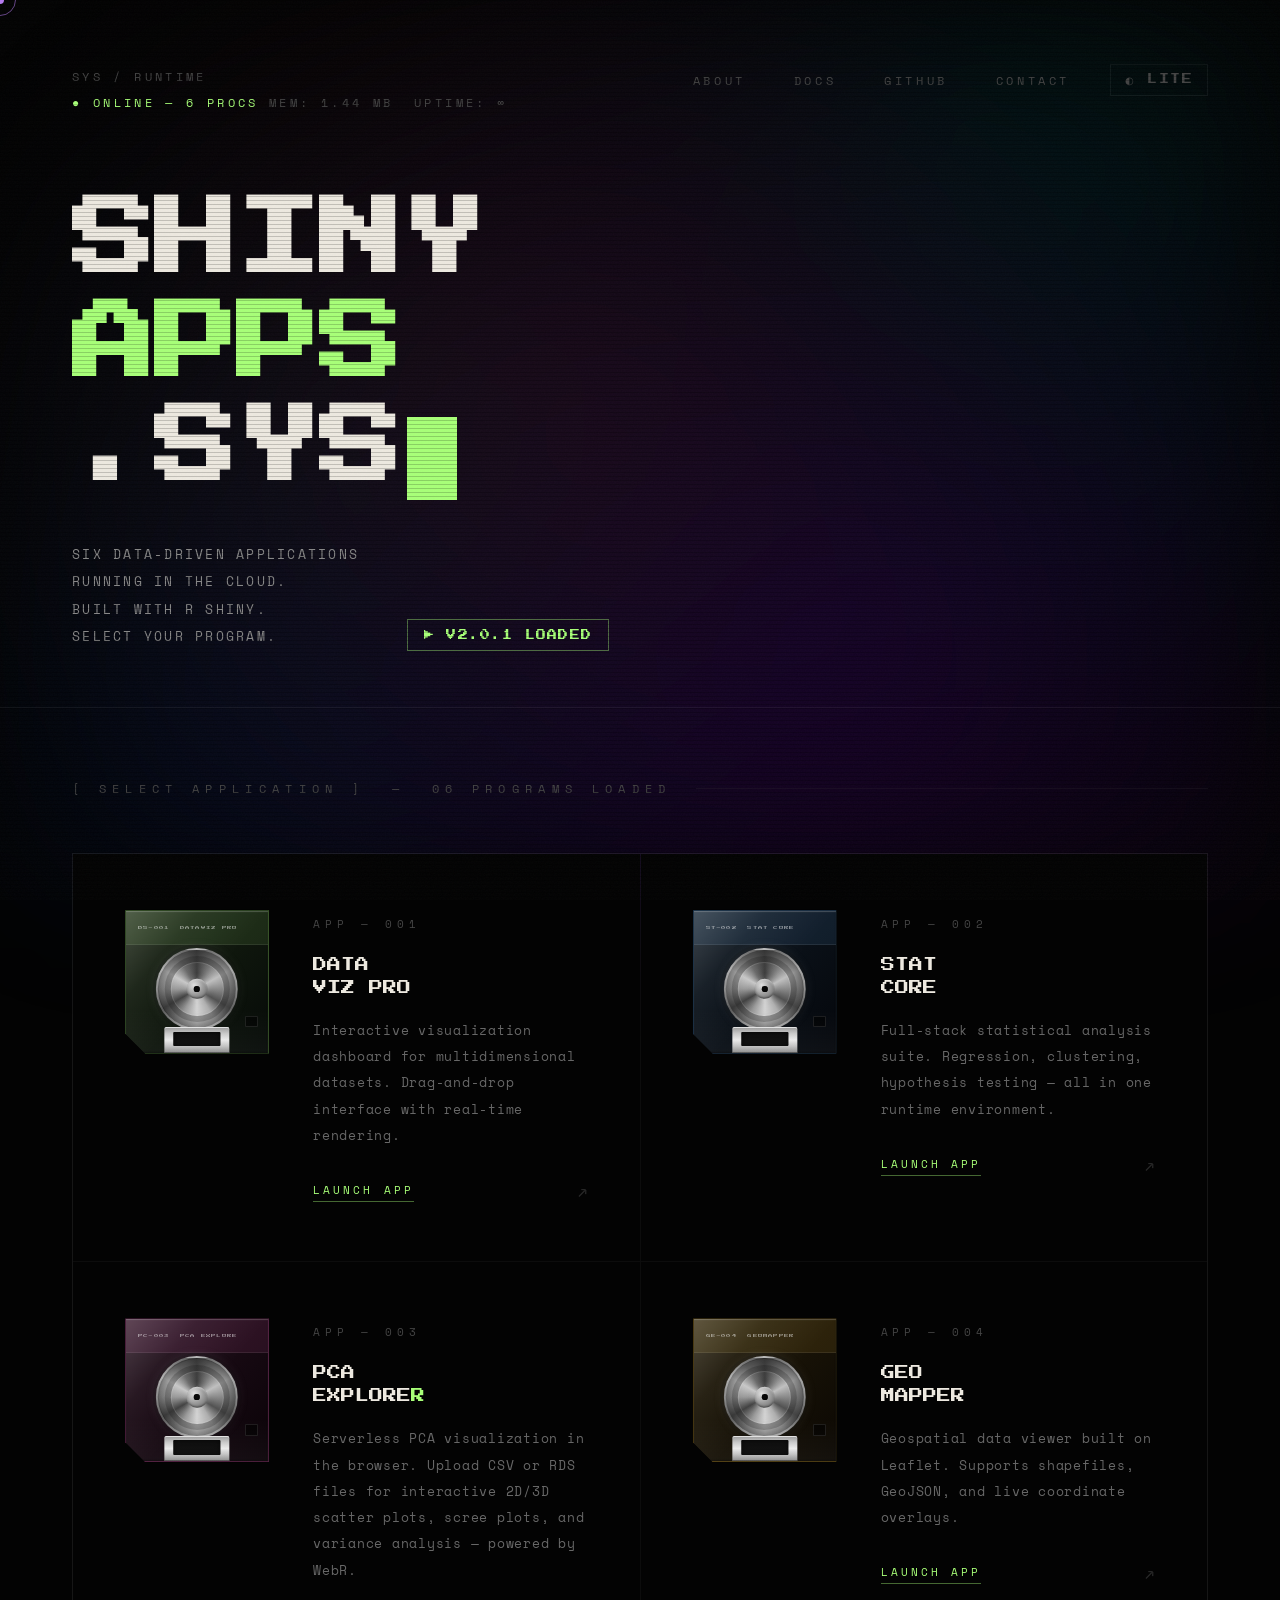
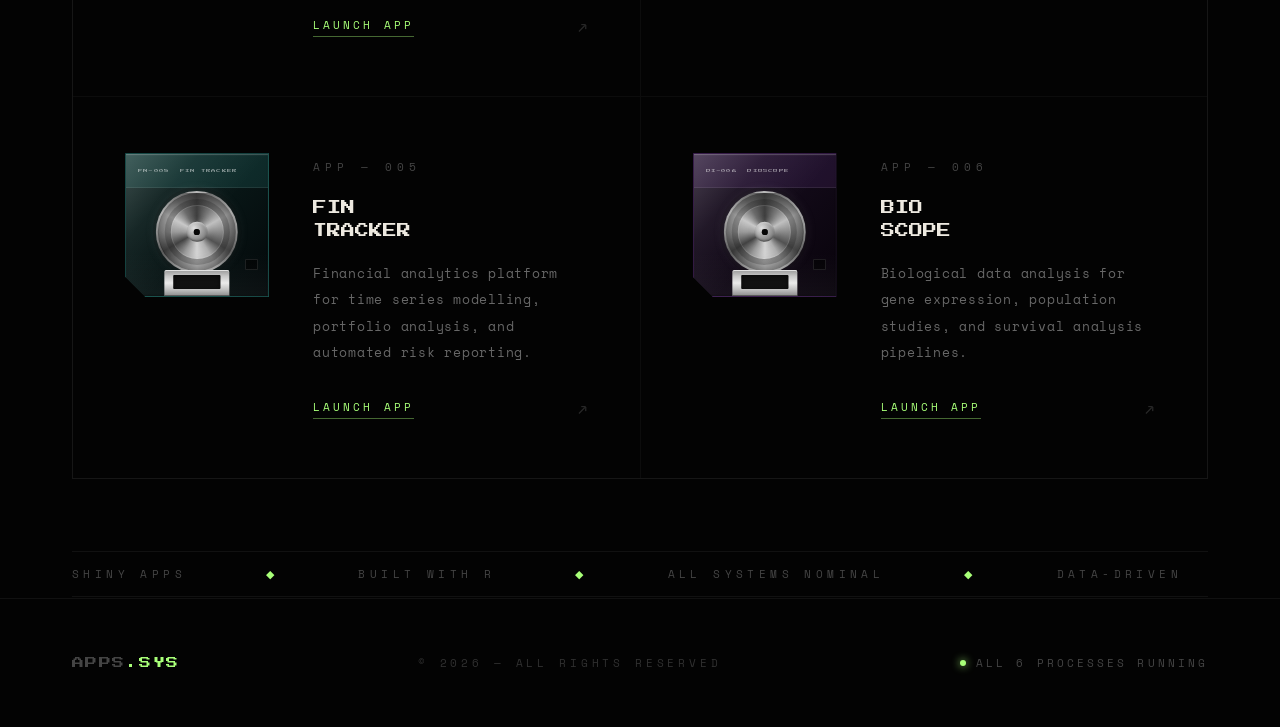
==== commit dd83ff2c: "Update index.html: cursor, fonts, light mode palette, footer year, PCA ExploreR card - Add dot+ring " ====
--- a/index.html
+++ b/index.html
@@ -36,6 +36,28 @@
       min-height: 100vh;
       overflow-x: hidden;
     }
+
+    /* ─── CUSTOM CURSOR ─── */
+    *, *::before, *::after { cursor: none !important; }
+
+    #c-dot, #c-ring {
+      position: fixed; pointer-events: none; z-index: 99999;
+      top: 0; left: 0;
+    }
+    #c-dot {
+      width: 8px; height: 8px; border-radius: 50%;
+      background: #b57bee;
+      margin: -4px 0 0 -4px;
+      transition: width .15s, height .15s, margin .15s, background .15s;
+    }
+    #c-ring {
+      width: 32px; height: 32px; border-radius: 50%;
+      border: 1.5px solid rgba(181,123,238,0.55);
+      margin: -16px 0 0 -16px;
+      transition: width .2s, height .2s, margin .2s, border-color .2s;
+    }
+    #c-dot.hov  { width: 12px; height: 12px; margin: -6px 0 0 -6px; background: #d4a8ff; }
+    #c-ring.hov { width: 52px; height: 52px; margin: -26px 0 0 -26px; border-color: rgba(181,123,238,0.9); }
 
     /* ─── SCANLINES ─── */
     body::before {
@@ -78,7 +100,7 @@
 
     .sys-badge {
       font-family: var(--mono);
-      font-size: 9px;
+      font-size: 12px;
       color: var(--dim);
       letter-spacing: 0.28em;
       text-transform: uppercase;
@@ -90,7 +112,7 @@
       display: flex;
       gap: 48px;
       list-style: none;
-      font-size: 9px;
+      font-size: 12px;
       letter-spacing: 0.3em;
       text-transform: uppercase;
     }
@@ -112,7 +134,7 @@
       gap: 48px;
     }
     .hdr-desc {
-      font-size: 9.5px;
+      font-size: 12.5px;
       color: var(--mid);
       letter-spacing: 0.18em;
       line-height: 2.2;
@@ -122,7 +144,7 @@
 
     .ver-tag {
       font-family: var(--px);
-      font-size: 7px;
+      font-size: 10px;
       color: var(--green);
       border: 1px solid rgba(168,255,120,0.4);
       padding: 10px 16px;
@@ -147,7 +169,7 @@
     .apps-wrap { padding: 72px 72px 0; }
 
     .sec-label {
-      font-size: 8.5px;
+      font-size: 11.5px;
       color: var(--dim);
       letter-spacing: 0.55em;
       text-transform: uppercase;
@@ -432,7 +454,7 @@
     .card-info { flex: 1; padding-top: 6px; }
 
     .card-num {
-      font-size: 8px;
+      font-size: 11px;
       color: var(--dim);
       letter-spacing: 0.45em;
       text-transform: uppercase;
@@ -448,7 +470,7 @@
     }
 
     .card-desc {
-      font-size: 9.5px;
+      font-size: 12.5px;
       color: rgba(255,255,255,0.4);
       line-height: 2.1;
       letter-spacing: 0.06em;
@@ -462,7 +484,7 @@
     }
 
     .card-launch {
-      font-size: 8px;
+      font-size: 11px;
       color: var(--green);
       letter-spacing: 0.28em;
       text-transform: uppercase;
@@ -500,7 +522,7 @@
       white-space: nowrap;
     }
     .ticker-track span {
-      font-size: 8px;
+      font-size: 11px;
       color: var(--dim);
       letter-spacing: 0.4em;
       text-transform: uppercase;
@@ -525,21 +547,21 @@
 
     .footer-logo {
       font-family: var(--px);
-      font-size: 9px;
+      font-size: 12px;
       color: var(--dim);
       letter-spacing: 0.12em;
     }
     .footer-logo .g { color: var(--green); }
 
     .footer-copy {
-      font-size: 8px;
+      font-size: 11px;
       color: rgba(255,255,255,0.18);
       letter-spacing: 0.35em;
       text-transform: uppercase;
     }
 
     .footer-status {
-      font-size: 8px;
+      font-size: 11px;
       color: var(--dim);
       letter-spacing: 0.28em;
       display: flex;
@@ -575,7 +597,7 @@
 
     .theme-toggle {
       font-family: var(--px);
-      font-size: 7px;
+      font-size: 10px;
       color: var(--dim);
       background: none;
       border: 1px solid var(--border);
@@ -592,13 +614,13 @@
 
     /* ─── LIGHT MODE ─── */
     [data-theme="light"] {
-      --bg:         #f5f0e8;
-      --surface:    #ede8df;
+      --bg:         #f0f2f5;
+      --surface:    #e3e6eb;
       --white:      #0c0c0c;
-      --dim:        #aaa;
-      --mid:        #777;
-      --green:      #2e7d00;
-      --green-glow: rgba(46, 125, 0, 0.08);
+      --dim:        #999;
+      --mid:        #666;
+      --green:      #6b3fa0;
+      --green-glow: rgba(107, 63, 160, 0.10);
       --border:     rgba(0,0,0,0.1);
     }
 
@@ -618,10 +640,11 @@
       border-color: rgba(0,0,0,0.07);
     }
 
-    [data-theme="light"] .card:hover { background: #ece7de; }
+    [data-theme="light"] .card        { background: #e3e6eb; }
+    [data-theme="light"] .card:hover  { background: #d5dae3; }
 
     [data-theme="light"] .card::after {
-      background: radial-gradient(ellipse at 25% 40%, rgba(46,125,0,0.06) 0%, transparent 65%);
+      background: radial-gradient(ellipse at 25% 40%, rgba(107,63,160,0.06) 0%, transparent 65%);
     }
 
     [data-theme="light"] .card-desc  { color: rgba(0,0,0,0.45); }
@@ -630,7 +653,7 @@
 
     [data-theme="light"] .footer-copy { color: rgba(0,0,0,0.35); }
 
-    [data-theme="light"] .ver-tag { border-color: rgba(46,125,0,0.4); }
+    [data-theme="light"] .ver-tag { border-color: rgba(107,63,160,0.4); }
 
     [data-theme="light"] .d-shell {
       box-shadow:
@@ -678,6 +701,10 @@
 
   <!-- ─── GRADIENT BACKGROUND ─── -->
   <div id="grad-wrap"><canvas id="grad-canvas"></canvas></div>
+
+  <!-- ─── CURSOR ELEMENTS ─── -->
+  <div id="c-dot"></div>
+  <div id="c-ring"></div>
 
   <!-- ─── HEADER ─── -->
   <header>
@@ -895,7 +922,7 @@
   <!-- ─── FOOTER ─── -->
   <footer>
     <div class="footer-logo">APPS<span class="g">.SYS</span></div>
-    <div class="footer-copy">© 2024 — ALL RIGHTS RESERVED</div>
+    <div class="footer-copy">© 2026 — ALL RIGHTS RESERVED</div>
     <div class="footer-status">
       <div class="status-dot"></div>
       ALL 6 PROCESSES RUNNING
@@ -1012,6 +1039,28 @@
       btn.textContent = t === 'dark' ? '◐ LITE' : '● DARK';
     }
 
+    /* ── CURSOR: DOT + RING ─────────────────────────────── */
+    (function () {
+      const dot  = document.getElementById('c-dot');
+      const ring = document.getElementById('c-ring');
+      let mx = 0, my = 0, rx = 0, ry = 0;
+
+      document.addEventListener('mousemove', e => { mx = e.clientX; my = e.clientY; });
+
+      document.querySelectorAll('a, button').forEach(el => {
+        el.addEventListener('mouseenter', () => { dot.classList.add('hov'); ring.classList.add('hov'); });
+        el.addEventListener('mouseleave', () => { dot.classList.remove('hov'); ring.classList.remove('hov'); });
+      });
+
+      (function anim() {
+        rx += (mx - rx) * 0.16;
+        ry += (my - ry) * 0.16;
+        dot.style.transform  = `translate(${mx}px,${my}px)`;
+        ring.style.transform = `translate(${rx}px,${ry}px)`;
+        requestAnimationFrame(anim);
+      })();
+    })();
+
   })();
   </script>
 
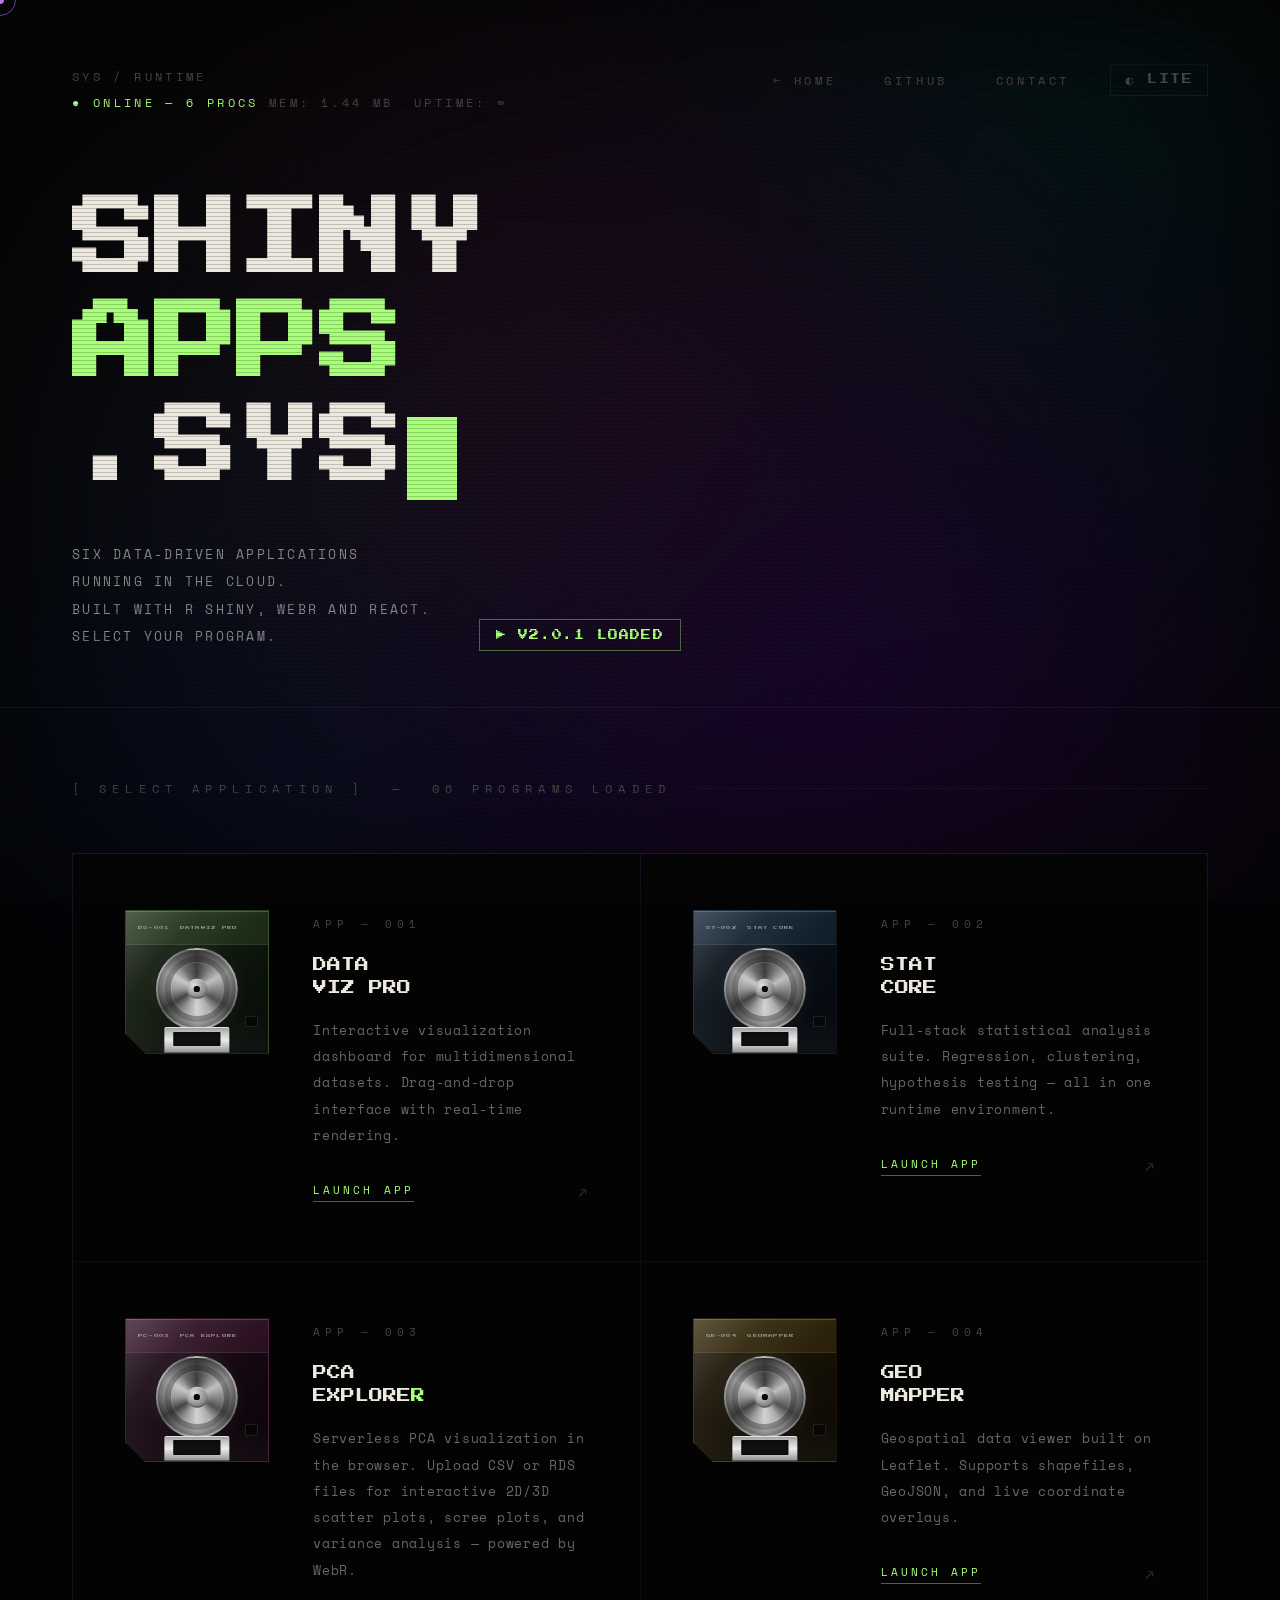
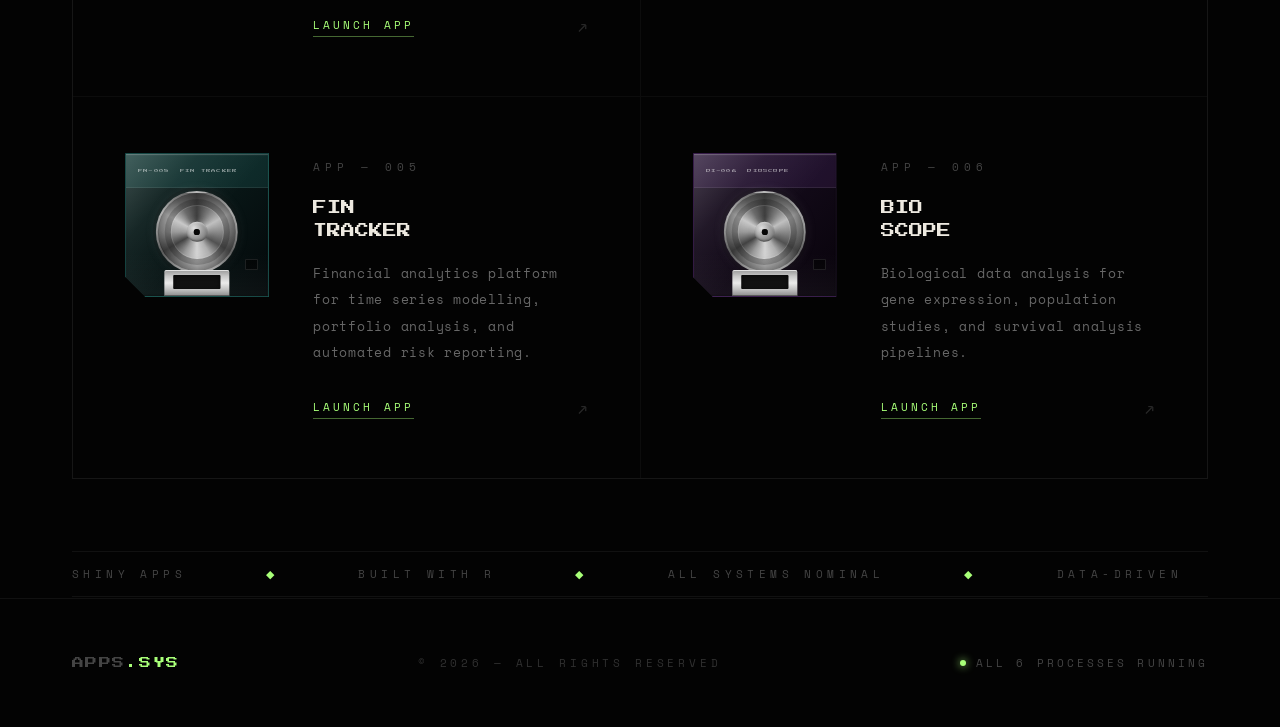
==== commit f4cb7ffe: "Update nav and hero text - Rename ABOUT → ← HOME (links to fahmed.info) - Remove DOCS nav link - Add" ====
--- a/index.html
+++ b/index.html
@@ -716,9 +716,8 @@
       </div>
       <div class="hdr-right">
         <ul class="hdr-nav">
-          <li><a href="#">ABOUT</a></li>
-          <li><a href="#">DOCS</a></li>
-          <li><a href="#">GITHUB</a></li>
+          <li><a href="https://fahmed.info">← HOME</a></li>
+          <li><a href="https://github.com/bixBeta" target="_blank" rel="noopener">GITHUB</a></li>
           <li><a href="contact.html">CONTACT</a></li>
         </ul>
         <button class="theme-toggle" id="themeToggle" aria-label="Toggle colour mode">◐ LITE</button>
@@ -735,7 +734,7 @@
       <p class="hdr-desc">
         SIX DATA-DRIVEN APPLICATIONS<br>
         RUNNING IN THE CLOUD.<br>
-        BUILT WITH R SHINY.<br>
+        BUILT WITH R SHINY, WEBR AND REACT.<br>
         SELECT YOUR PROGRAM.
       </p>
       <div class="ver-tag">▶ V2.0.1 LOADED</div>
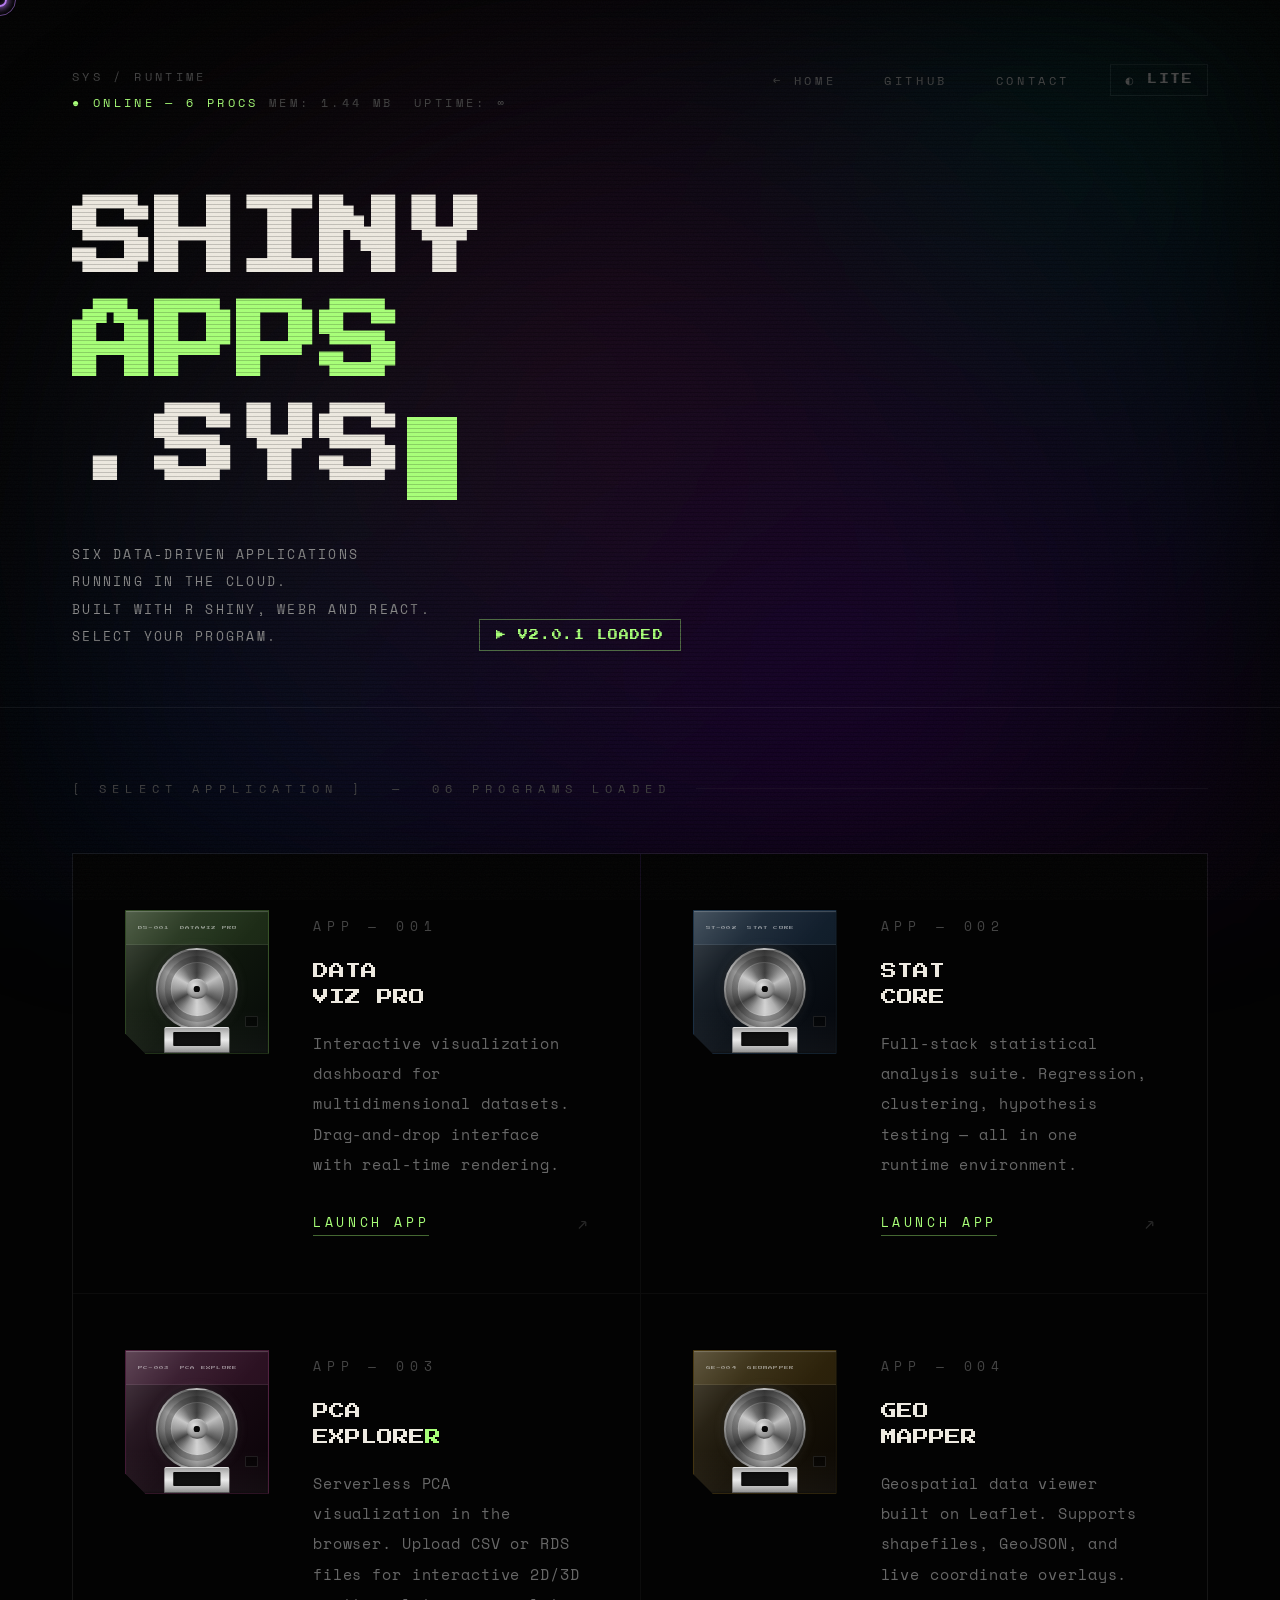
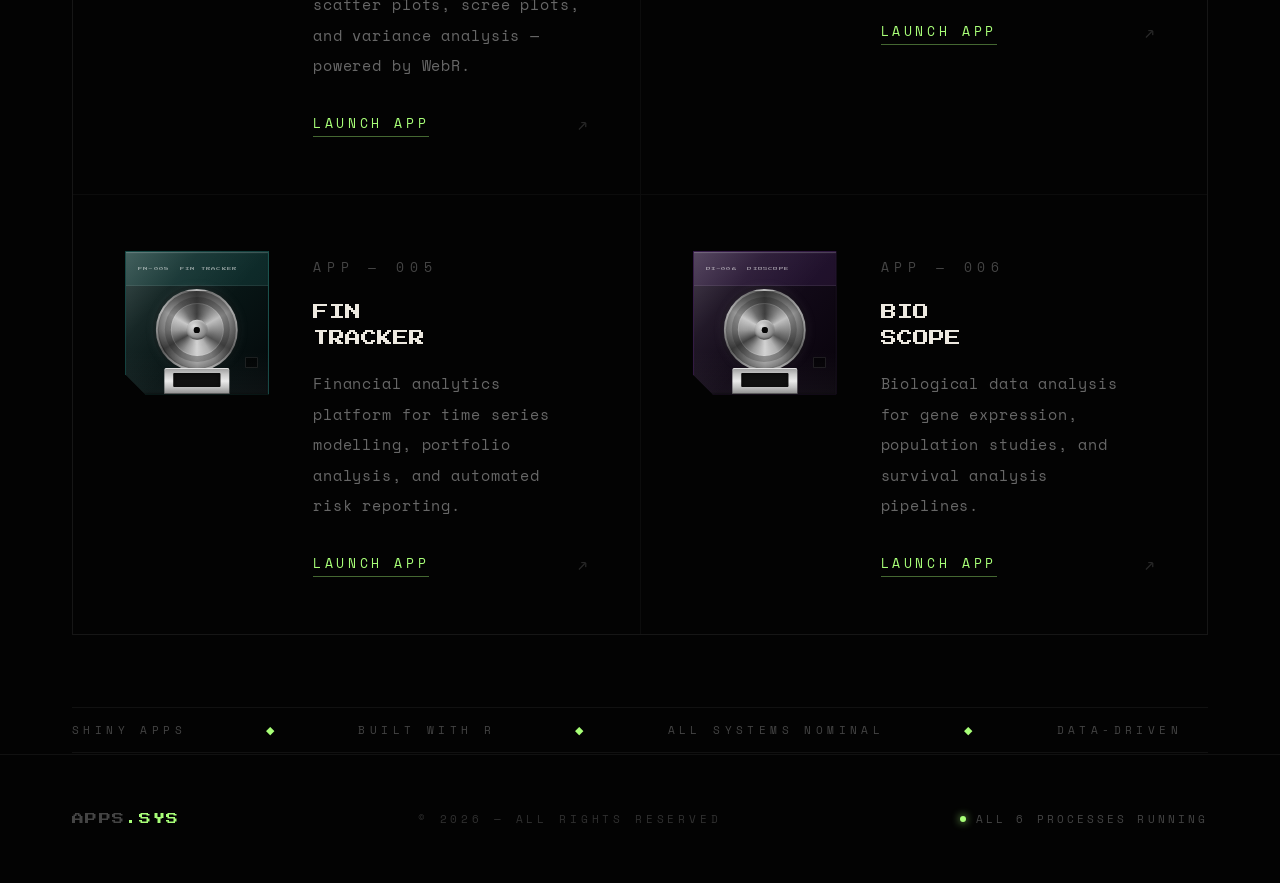
==== commit c0a63deb: "Polish cursor, card text, and light mode styles - Card text +2px (num 13px, name 16px, desc 14.5px, " ====
--- a/index.html
+++ b/index.html
@@ -45,10 +45,12 @@
       top: 0; left: 0;
     }
     #c-dot {
-      width: 8px; height: 8px; border-radius: 50%;
-      background: #b57bee;
-      margin: -4px 0 0 -4px;
-      transition: width .15s, height .15s, margin .15s, background .15s;
+      width: 14px; height: 14px; border-radius: 50%;
+      background: transparent;
+      border: 2px solid #b57bee;
+      margin: -7px 0 0 -7px;
+      box-shadow: 0 0 6px 2px rgba(181,123,238,0.7), inset 0 0 4px rgba(181,123,238,0.3);
+      transition: width .15s, height .15s, margin .15s, border-color .15s, box-shadow .15s;
     }
     #c-ring {
       width: 32px; height: 32px; border-radius: 50%;
@@ -56,7 +58,7 @@
       margin: -16px 0 0 -16px;
       transition: width .2s, height .2s, margin .2s, border-color .2s;
     }
-    #c-dot.hov  { width: 12px; height: 12px; margin: -6px 0 0 -6px; background: #d4a8ff; }
+    #c-dot.hov  { width: 18px; height: 18px; margin: -9px 0 0 -9px; border-color: #d4a8ff; box-shadow: 0 0 10px 4px rgba(212,168,255,0.8), inset 0 0 6px rgba(212,168,255,0.4); }
     #c-ring.hov { width: 52px; height: 52px; margin: -26px 0 0 -26px; border-color: rgba(181,123,238,0.9); }
 
     /* ─── SCANLINES ─── */
@@ -454,7 +456,7 @@
     .card-info { flex: 1; padding-top: 6px; }
 
     .card-num {
-      font-size: 11px;
+      font-size: 13px;
       color: var(--dim);
       letter-spacing: 0.45em;
       text-transform: uppercase;
@@ -463,14 +465,14 @@
 
     .card-name {
       font-family: var(--px);
-      font-size: 14px;
+      font-size: 16px;
       line-height: 1.65;
       color: var(--white);
       margin-bottom: 18px;
     }
 
     .card-desc {
-      font-size: 12.5px;
+      font-size: 14.5px;
       color: rgba(255,255,255,0.4);
       line-height: 2.1;
       letter-spacing: 0.06em;
@@ -484,7 +486,7 @@
     }
 
     .card-launch {
-      font-size: 11px;
+      font-size: 13px;
       color: var(--green);
       letter-spacing: 0.28em;
       text-transform: uppercase;
@@ -652,6 +654,21 @@
     [data-theme="light"] .card:hover .card-arrow { color: var(--green); }
 
     [data-theme="light"] .footer-copy { color: rgba(0,0,0,0.35); }
+
+    [data-theme="light"] #c-dot {
+      background: #6b3fa0;
+      border-color: #6b3fa0;
+      box-shadow: 0 0 6px 2px rgba(107,63,160,0.7), inset 0 0 4px rgba(107,63,160,0.3);
+    }
+    [data-theme="light"] #c-dot.hov {
+      background: #8b5cc0;
+      border-color: #8b5cc0;
+      box-shadow: 0 0 10px 4px rgba(107,63,160,0.8), inset 0 0 6px rgba(107,63,160,0.4);
+    }
+    [data-theme="light"] #c-ring { border-color: rgba(107,63,160,0.55); }
+    [data-theme="light"] #c-ring.hov { border-color: rgba(107,63,160,0.9); }
+
+    [data-theme="light"] .card-launch { border-bottom-color: rgba(107,63,160,0.4); }
 
     [data-theme="light"] .ver-tag { border-color: rgba(107,63,160,0.4); }
 
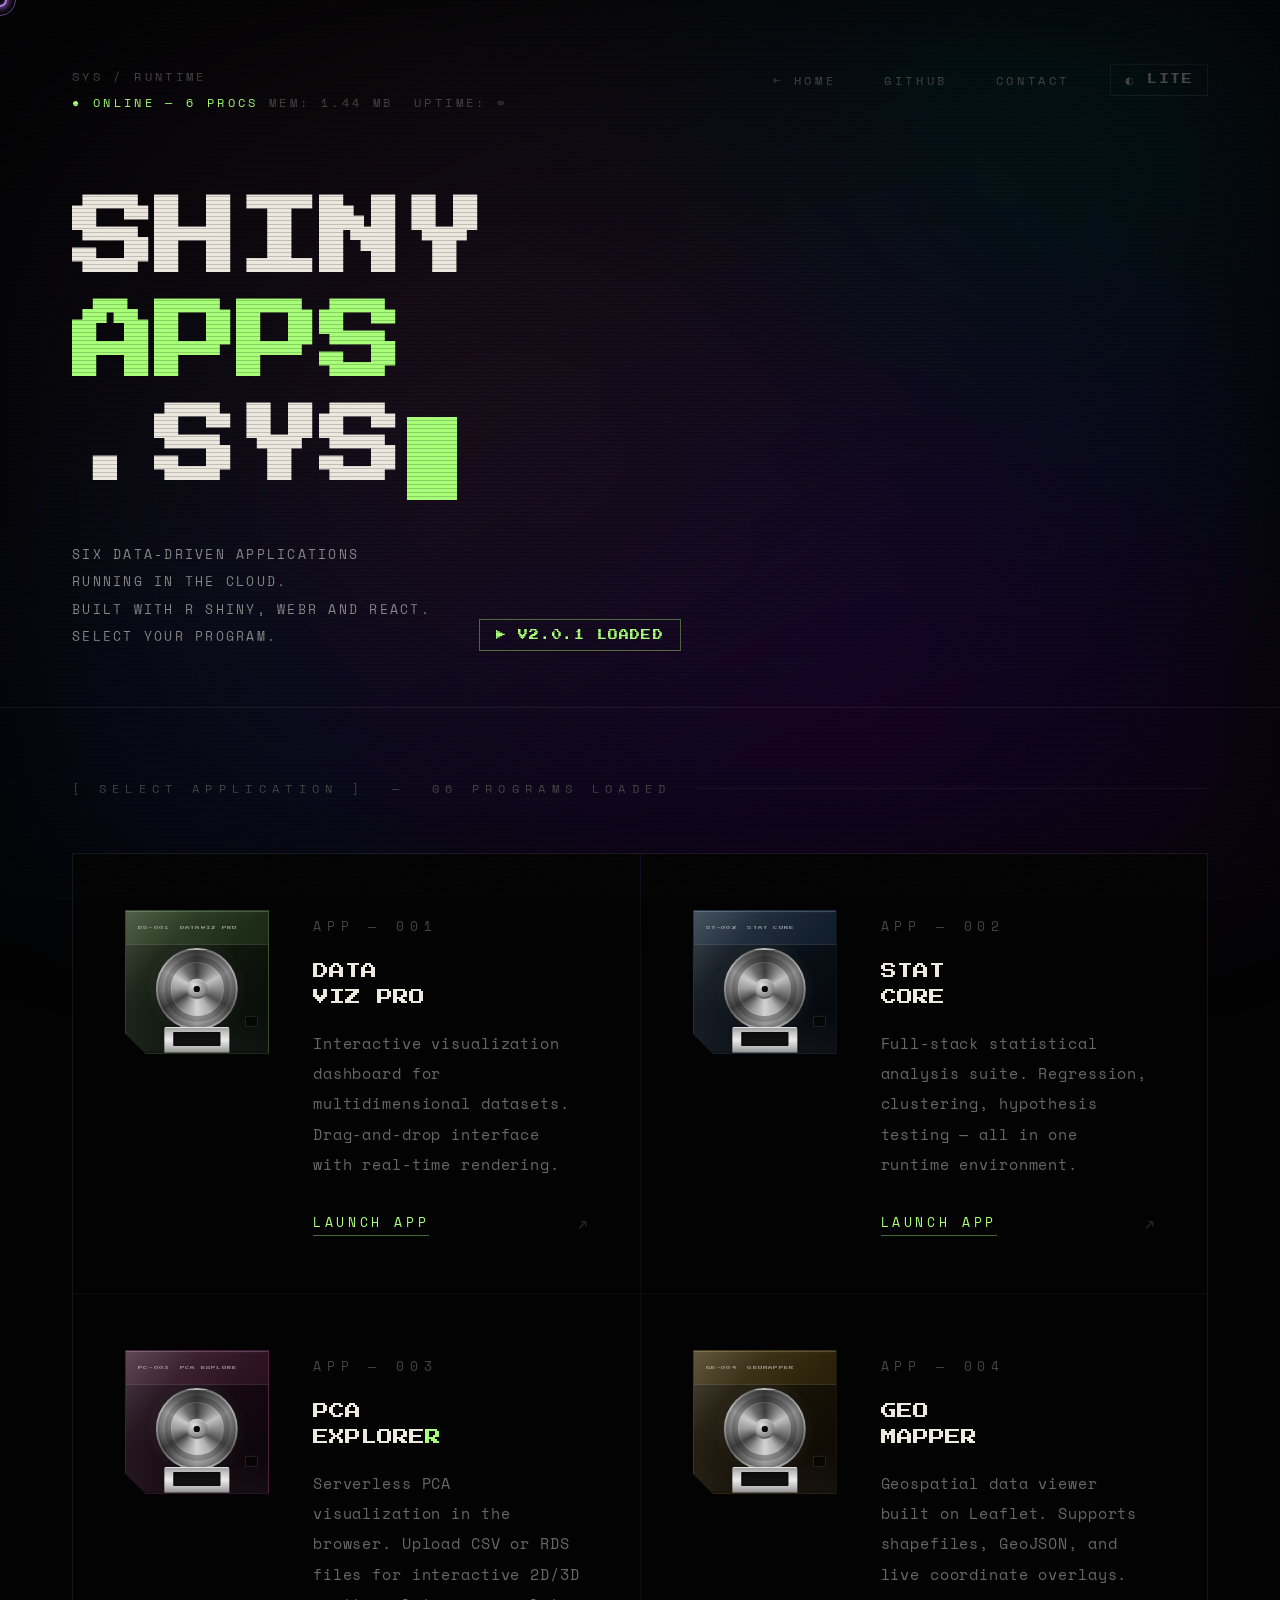
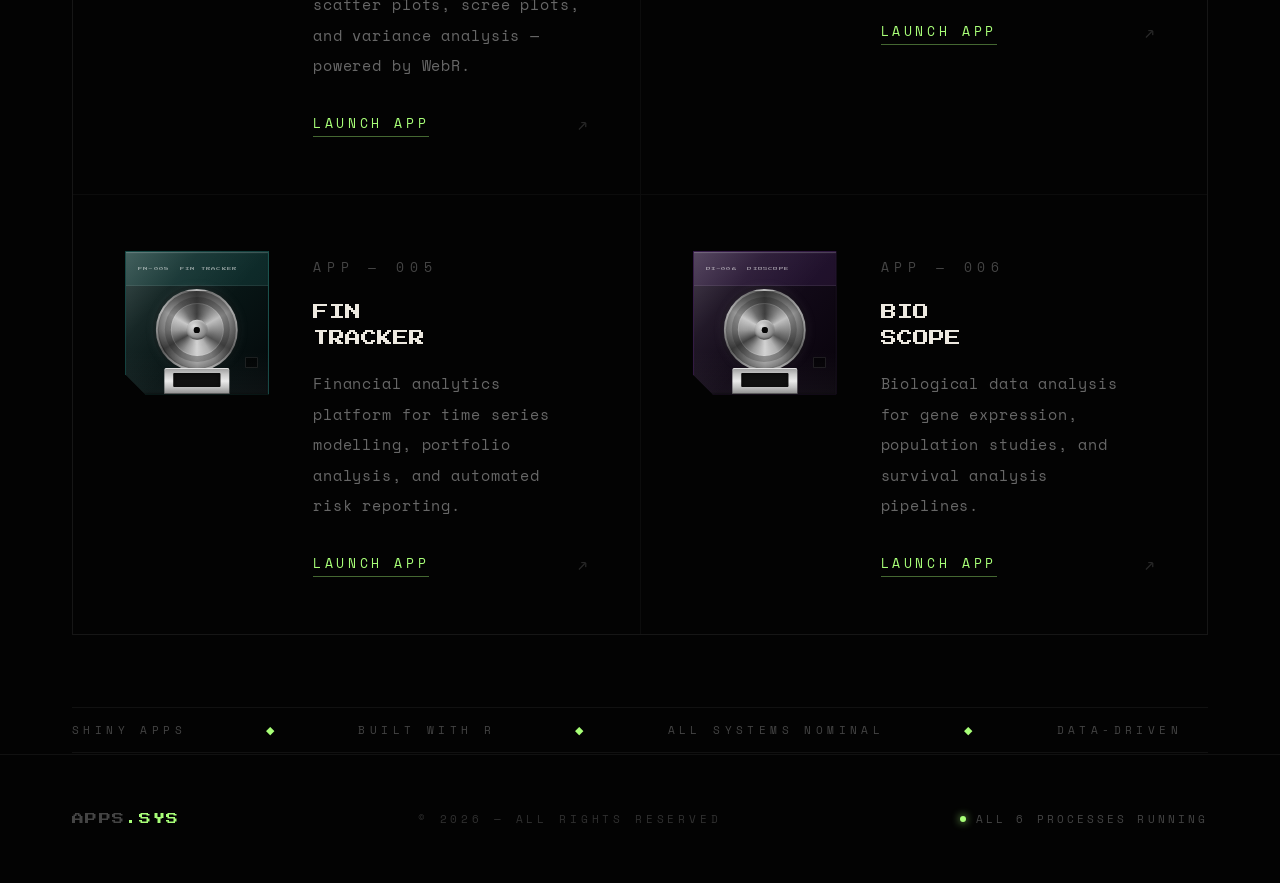
==== commit 89ef0ece: "Add mobile responsive support - Single column card grid on mobile - Stacked header nav layout - Redu" ====
--- a/index.html
+++ b/index.html
@@ -612,6 +612,56 @@
     .theme-toggle:hover {
       color: var(--green);
       border-color: var(--green);
+    }
+
+    /* ─── MOBILE ─── */
+    @media (max-width: 768px) {
+      /* hide custom cursor on touch */
+      #c-dot, #c-ring { display: none; }
+      *, *::before, *::after { cursor: auto !important; }
+
+      header { padding: 32px 24px 40px; }
+
+      .hdr-top {
+        flex-direction: column;
+        gap: 24px;
+        margin-bottom: 40px;
+      }
+
+      .hdr-right {
+        flex-direction: row;
+        justify-content: space-between;
+        width: 100%;
+        gap: 16px;
+      }
+
+      .hdr-nav { gap: 20px; }
+
+      .hdr-sub {
+        flex-direction: column;
+        align-items: flex-start;
+        gap: 24px;
+      }
+
+      .apps-wrap { padding: 40px 24px 0; }
+
+      .apps-grid { grid-template-columns: 1fr; }
+
+      .card {
+        flex-direction: column;
+        padding: 36px 28px;
+        gap: 24px;
+      }
+
+      .disk-scene { width: 100px; height: 100px; }
+      .disk       { width: 100px; height: 100px; }
+
+      footer {
+        flex-direction: column;
+        gap: 20px;
+        padding: 40px 24px;
+        text-align: center;
+      }
     }
 
     /* ─── LIGHT MODE ─── */
